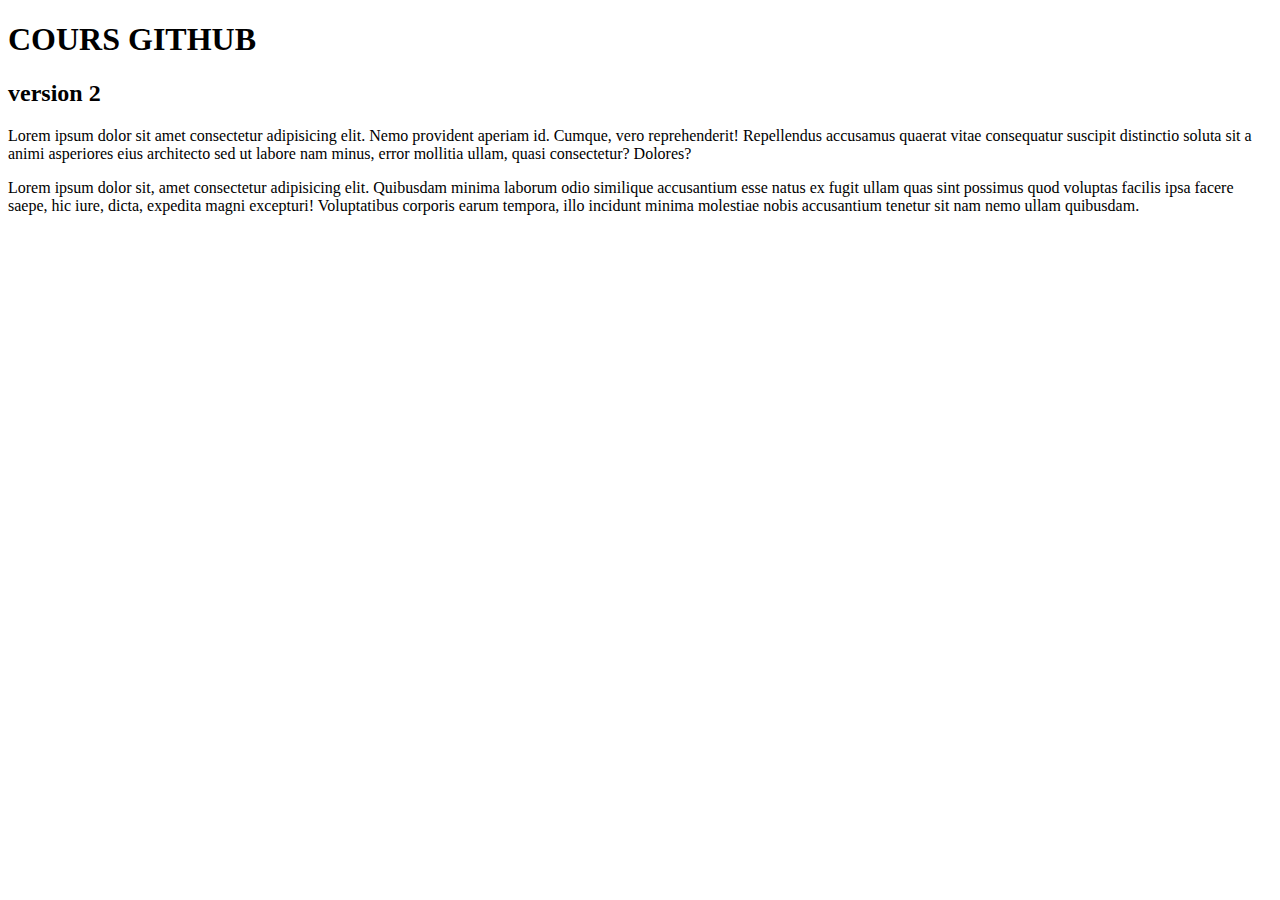
==== index.html @ 66e85350 "mise en ligne premier site" ====
<!DOCTYPE html>
<html lang="en">

<head>
    <meta charset="UTF-8">
    <meta http-equiv="X-UA-Compatible" content="IE=edge">
    <meta name="viewport" content="width=device-width, initial-scale=1.0">
    <title>Document</title>
</head>

<body>
    <h1>COURS GITHUB</h1>
    <H2>version 2</H2>
    <P>Lorem ipsum dolor sit amet consectetur adipisicing elit. Nemo provident aperiam id. Cumque, vero reprehenderit! Repellendus accusamus quaerat vitae consequatur suscipit distinctio soluta sit a animi asperiores eius architecto sed ut labore nam minus, error mollitia ullam, quasi consectetur? Dolores?</P>
    <p>Lorem ipsum dolor sit, amet consectetur adipisicing elit. Quibusdam minima laborum odio similique accusantium esse natus ex fugit ullam quas sint possimus quod voluptas facilis ipsa facere saepe, hic iure, dicta, expedita magni excepturi! Voluptatibus corporis earum tempora, illo incidunt minima molestiae nobis accusantium tenetur sit nam nemo ullam quibusdam.</p>
</body>

</html>
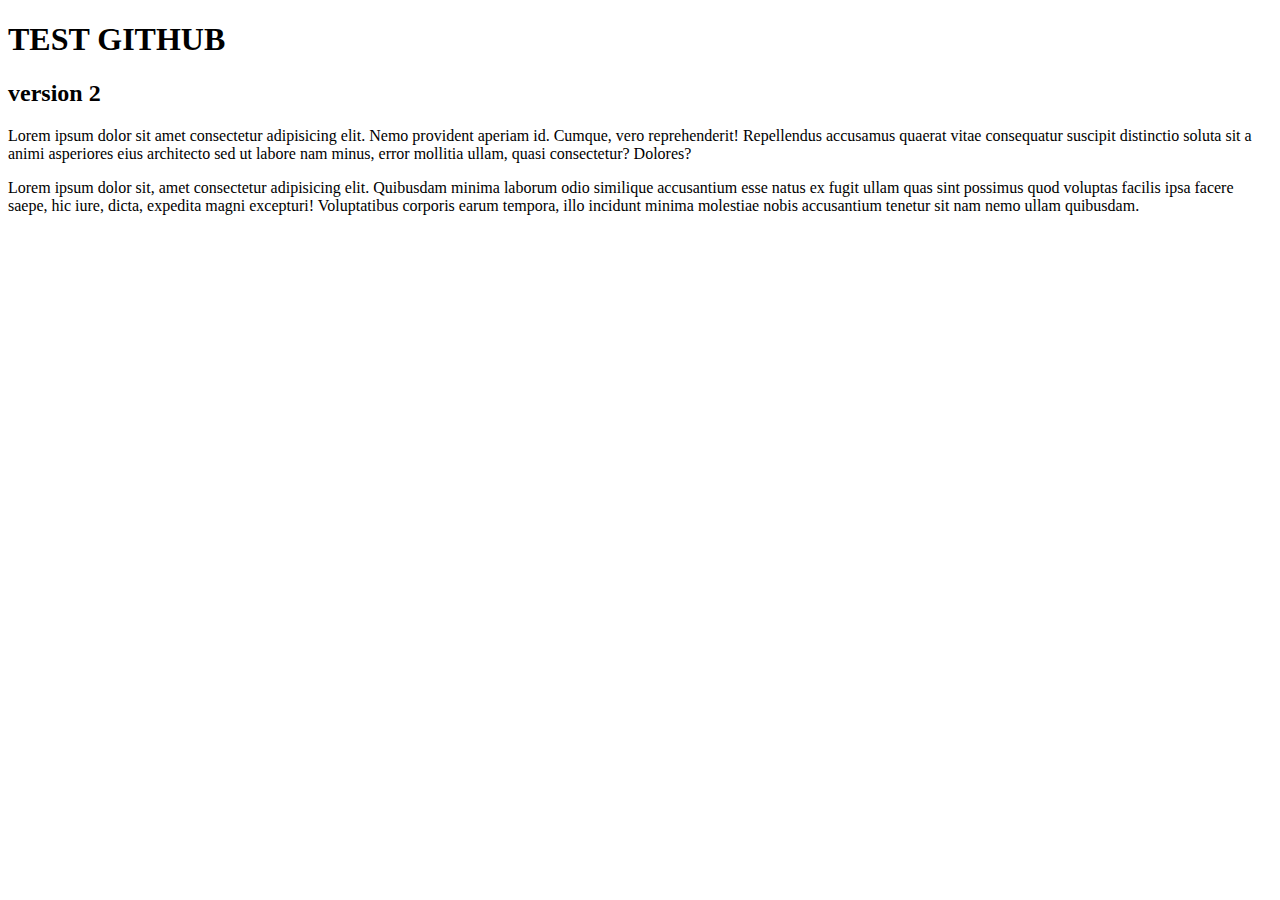
==== commit f96b7952: "Update index.html" ====
--- a/index.html
+++ b/index.html
@@ -9,10 +9,10 @@
 </head>
 
 <body>
-    <h1>COURS GITHUB</h1>
+    <h1>TEST GITHUB</h1>
     <H2>version 2</H2>
     <P>Lorem ipsum dolor sit amet consectetur adipisicing elit. Nemo provident aperiam id. Cumque, vero reprehenderit! Repellendus accusamus quaerat vitae consequatur suscipit distinctio soluta sit a animi asperiores eius architecto sed ut labore nam minus, error mollitia ullam, quasi consectetur? Dolores?</P>
     <p>Lorem ipsum dolor sit, amet consectetur adipisicing elit. Quibusdam minima laborum odio similique accusantium esse natus ex fugit ullam quas sint possimus quod voluptas facilis ipsa facere saepe, hic iure, dicta, expedita magni excepturi! Voluptatibus corporis earum tempora, illo incidunt minima molestiae nobis accusantium tenetur sit nam nemo ullam quibusdam.</p>
 </body>
 
-</html>+</html>
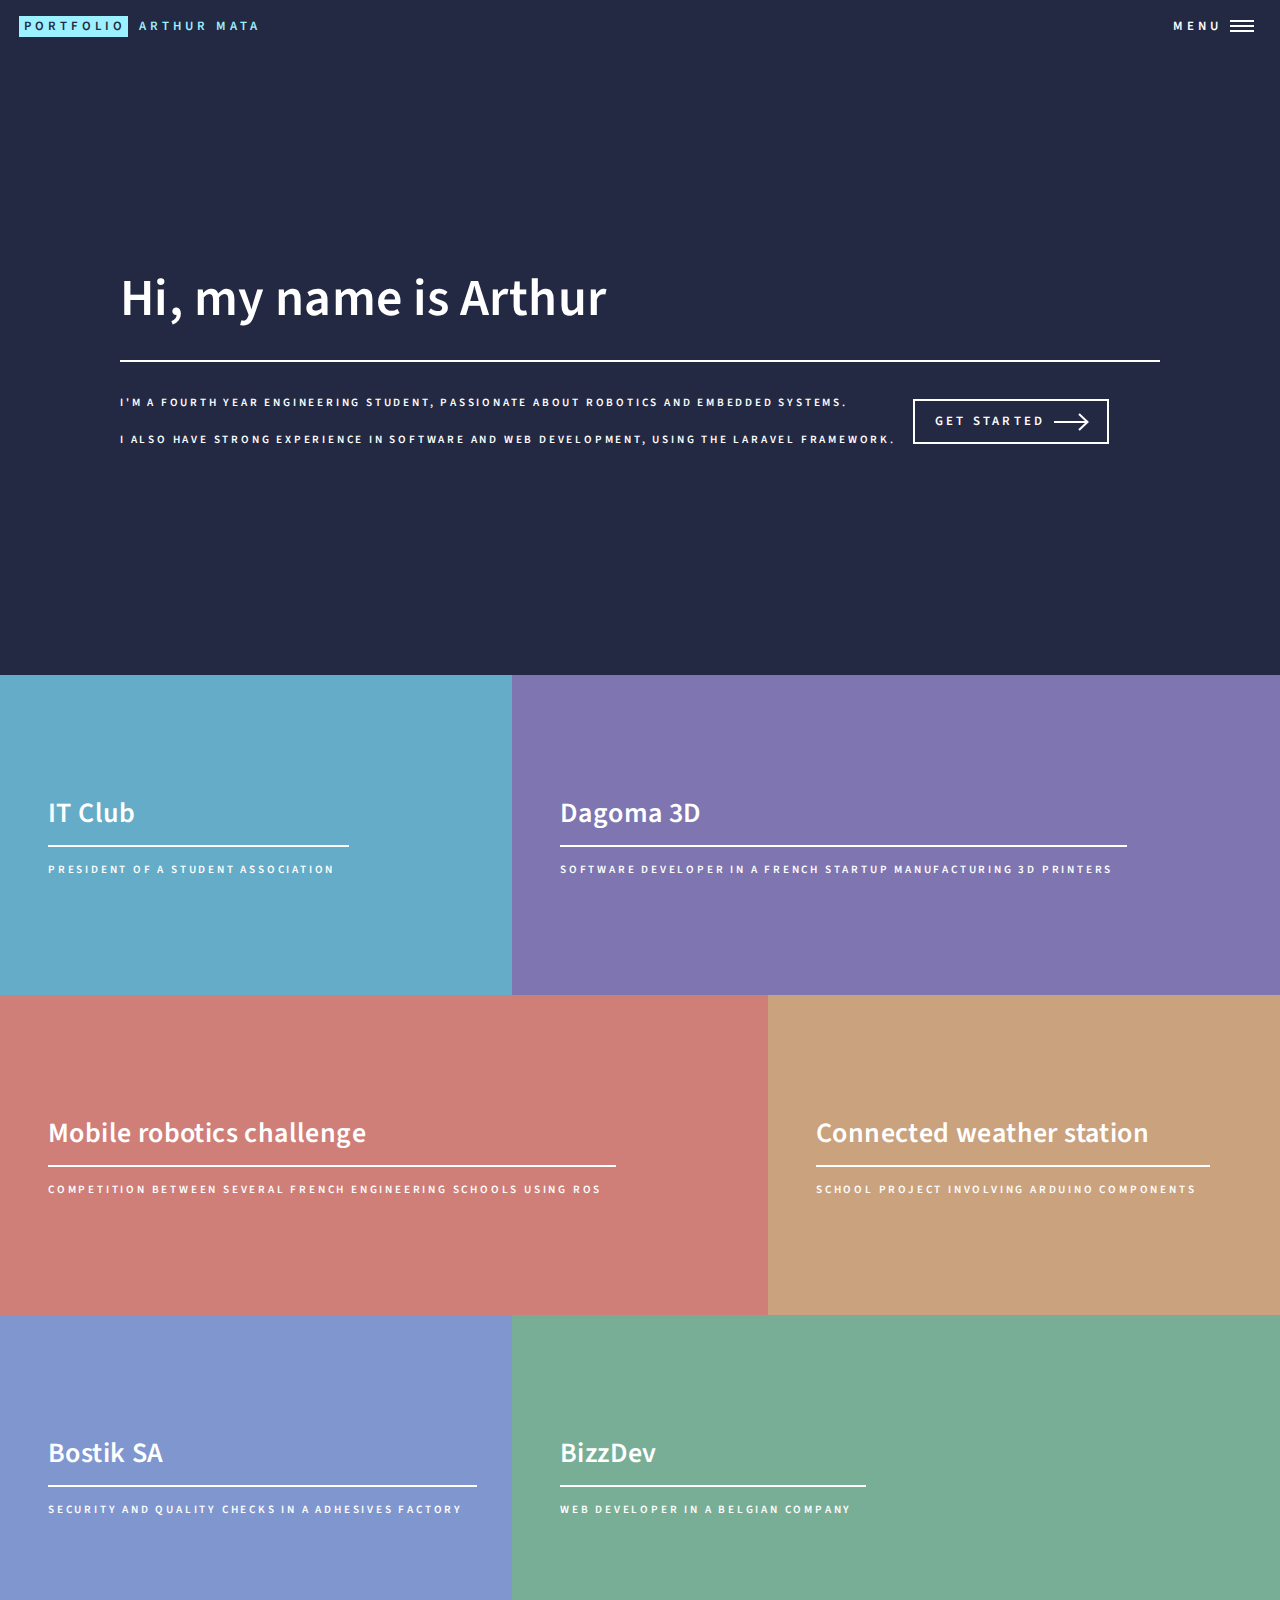
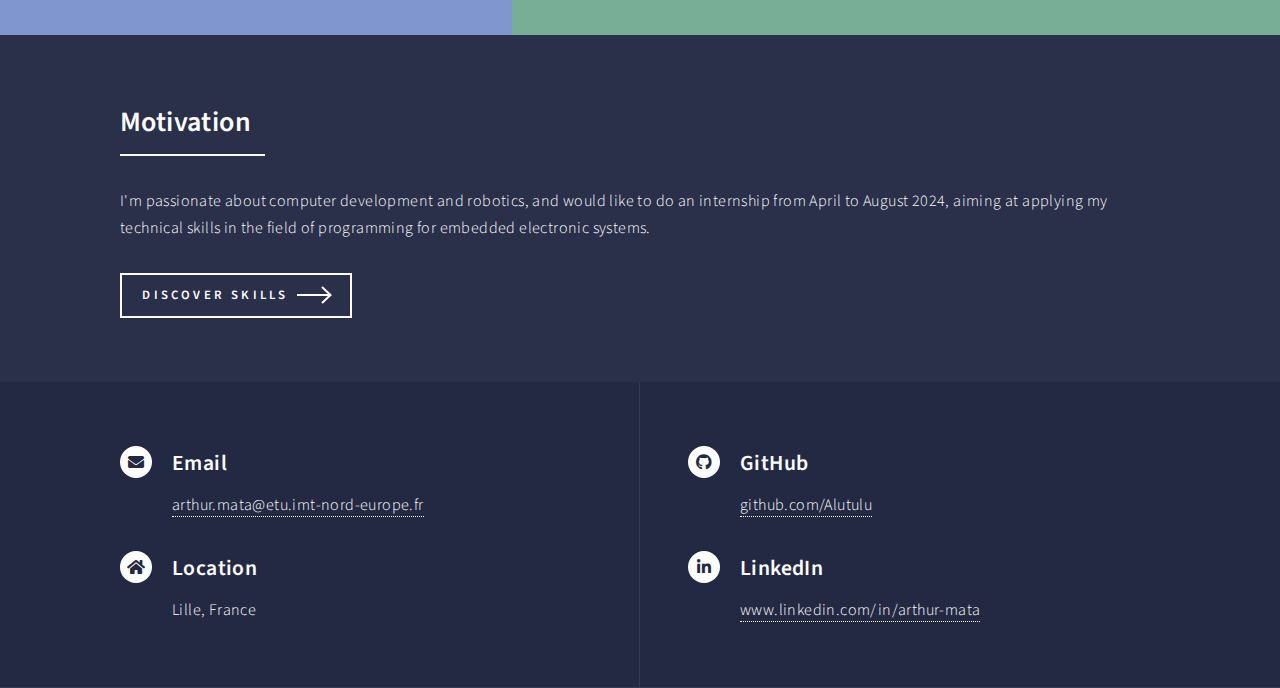
==== commit 1b7fa6f7: "new portfolio" ====
--- a/index.html
+++ b/index.html
@@ -1,18 +1,184 @@
-<!DOCTYPE html>
-<html lang="en">
+<!DOCTYPE HTML>
 
+<html>
 <head>
-    <meta charset="UTF-8">
-    <meta http-equiv="X-UA-Compatible" content="IE=edge">
-    <meta name="viewport" content="width=device-width, initial-scale=1.0">
-    <title>Document</title>
+    <title>Home - Arthur MATA</title>
+    <meta charset="utf-8"/>
+    <meta content="width=device-width, initial-scale=1, user-scalable=no" name="viewport"/>
+    <link href="assets/css/main.css" rel="stylesheet"/>
+    <noscript>
+        <link href="assets/css/noscript.css" rel="stylesheet"/>
+    </noscript>
 </head>
+<body class="is-preload">
 
-<body>
-    <h1>TEST GITHUB</h1>
-    <H2>version 2</H2>
-    <P>Lorem ipsum dolor sit amet consectetur adipisicing elit. Nemo provident aperiam id. Cumque, vero reprehenderit! Repellendus accusamus quaerat vitae consequatur suscipit distinctio soluta sit a animi asperiores eius architecto sed ut labore nam minus, error mollitia ullam, quasi consectetur? Dolores?</P>
-    <p>Lorem ipsum dolor sit, amet consectetur adipisicing elit. Quibusdam minima laborum odio similique accusantium esse natus ex fugit ullam quas sint possimus quod voluptas facilis ipsa facere saepe, hic iure, dicta, expedita magni excepturi! Voluptatibus corporis earum tempora, illo incidunt minima molestiae nobis accusantium tenetur sit nam nemo ullam quibusdam.</p>
+<!-- Wrapper -->
+<div id="wrapper">
+
+    <!-- Header -->
+    <header class="alt" id="header">
+        <a class="logo" href="index.html"><strong>Portfolio</strong> <span>Arthur Mata</span></a>
+        <nav>
+            <a href="#menu">Menu</a>
+        </nav>
+    </header>
+
+    <!-- Menu -->
+    <nav id="menu">
+        <ul class="links">
+            <li><a href="index.html">Home</a></li>
+            <li><a href="experience.html">Experience</a></li>
+            <li><a href="studies.html">Studies</a></li>
+            <li><a href="skills.html">Skills</a></li>
+        </ul>
+        <ul class="actions stacked">
+            <li><a class="button primary fit" href="#">Get Started</a></li>
+        </ul>
+    </nav>
+
+    <!-- Banner -->
+    <section class="major" id="banner">
+        <div class="inner">
+            <header class="major">
+                <h1>Hi, my name is Arthur</h1>
+            </header>
+            <div class="content">
+                <p>I'm a fourth year engineering student, passionate about robotics and embedded systems.
+                    <br><br>I also have strong experience in software and web development, using the Laravel framework.
+                </p>
+                <ul class="actions">
+                    <li><a class="button next scrolly" href="#one">Get Started</a></li>
+                </ul>
+            </div>
+        </div>
+    </section>
+
+    <!-- Main -->
+    <div id="main">
+
+        <!-- One -->
+        <section class="tiles" id="one">
+            <article>
+									<span class="image">
+										<img alt="" src="images/pic01.jpg"/>
+									</span>
+                <header class="major">
+                    <h3><a class="link" href="studies.html#air">IT Club</a></h3>
+                    <p>President of a student association</p>
+                </header>
+            </article>
+            <article>
+									<span class="image">
+										<img alt="" src="images/pic02.jpg"/>
+									</span>
+                <header class="major">
+                    <h3><a class="link" href="experience.html#dagoma">Dagoma 3D</a></h3>
+                    <p>Software developer in a French startup manufacturing 3D printers</p>
+                </header>
+            </article>
+            <article>
+									<span class="image">
+										<img alt="" src="images/pic03.jpg"/>
+									</span>
+                <header class="major">
+                    <h3><a class="link" href="studies.html#robot">Mobile robotics challenge</a></h3>
+                    <p>Competition between several French engineering schools using ROS</p>
+                </header>
+            </article>
+            <article>
+									<span class="image">
+										<img alt="" src="images/pic04.jpg"/>
+									</span>
+                <header class="major">
+                    <h3><a class="link" href="studies.html#arduino">Connected weather station</a></h3>
+                    <p>School project involving Arduino components</p>
+                </header>
+            </article>
+            <article>
+									<span class="image">
+										<img alt="" src="images/pic05.jpg"/>
+									</span>
+                <header class="major">
+                    <h3><a class="link" href="experience.html#bostik">Bostik SA</a></h3>
+                    <p>Security and quality checks in a adhesives factory</p>
+                </header>
+            </article>
+            <article>
+									<span class="image">
+										<img alt="" src="images/pic06.jpg"/>
+									</span>
+                <header class="major">
+                    <h3><a class="link" href="experience.html#bizzdev">BizzDev</a></h3>
+                    <p>Web developer in a Belgian company</p>
+                </header>
+            </article>
+        </section>
+
+        <!-- Two -->
+        <section id="two">
+            <div class="inner">
+                <header class="major">
+                    <h2>Motivation</h2>
+                </header>
+                <p>I'm passionate about computer development and robotics, and would like to do an internship
+                    from April to August 2024, aiming at applying my technical skills in the field of
+                    programming for embedded electronic systems.</p>
+                <ul class="actions">
+                    <li><a class="button next" href="skills.html">Discover skills</a></li>
+                </ul>
+            </div>
+        </section>
+
+    </div>
+
+    <!-- Contact -->
+    <section id="contact">
+        <div class="inner">
+            <section>
+                <section>
+                    <div class="contact-method">
+                        <span class="icon solid alt fa-envelope"></span>
+                        <h3>Email</h3>
+                        <a href="mailto: arthur.mata@etu.imt-nord-europe.fr">arthur.mata@etu.imt-nord-europe.fr</a>
+                    </div>
+                </section>
+                <section>
+                    <div class="contact-method">
+                        <span class="icon solid alt fa-home"></span>
+                        <h3>Location</h3>
+                        <span>Lille, France</span>
+                    </div>
+                </section>
+            </section>
+            <section>
+                <section>
+                    <div class="contact-method">
+                        <span class="icon brands alt fa-github"></span>
+                        <h3>GitHub</h3>
+                        <a href="https://github.com/Alutulu">github.com/Alutulu</a>
+                    </div>
+                </section>
+                <section>
+                    <div class="contact-method">
+                        <span class="icon brands alt fa-linkedin-in"></span>
+                        <h3>LinkedIn</h3>
+                        <a href="www.linkedin.com/in/arthur-mata">www.linkedin.com/in/arthur-mata</a>
+                    </div>
+                </section>
+            </section>
+        </div>
+    </section>
+
+</div>
+
+<!-- Scripts -->
+<script src="assets/js/jquery.min.js"></script>
+<script src="assets/js/jquery.scrolly.min.js"></script>
+<script src="assets/js/jquery.scrollex.min.js"></script>
+<script src="assets/js/browser.min.js"></script>
+<script src="assets/js/breakpoints.min.js"></script>
+<script src="assets/js/util.js"></script>
+<script src="assets/js/main.js"></script>
+
 </body>
-
-</html>
+</html>--- a/assets/css/main.css
+++ b/assets/css/main.css
@@ -0,0 +1,3952 @@
+@import url(fontawesome-all.min.css);
+@import url("https://fonts.googleapis.com/css?family=Source+Sans+Pro:300,300italic,600,600italic");
+
+/*
+	Forty by HTML5 UP
+	html5up.net | @ajlkn
+	Free for personal and commercial use under the CCA 3.0 license (html5up.net/license)
+*/
+
+html, body, div, span, applet, object,
+iframe, h1, h2, h3, h4, h5, h6, p, blockquote,
+pre, a, abbr, acronym, address, big, cite,
+code, del, dfn, em, img, ins, kbd, q, s, samp,
+small, strike, strong, sub, sup, tt, var, b,
+u, i, center, dl, dt, dd, ol, ul, li, fieldset,
+form, label, legend, table, caption, tbody,
+tfoot, thead, tr, th, td, article, aside,
+canvas, details, embed, figure, figcaption,
+footer, header, hgroup, menu, nav, output, ruby,
+section, summary, time, mark, audio, video {
+	margin: 0;
+	padding: 0;
+	border: 0;
+	font-size: 100%;
+	font: inherit;
+	vertical-align: baseline;}
+
+article, aside, details, figcaption, figure,
+footer, header, hgroup, menu, nav, section {
+	display: block;}
+
+body {
+	line-height: 1;
+}
+
+ol, ul {
+	list-style: none;
+}
+
+blockquote, q {
+	quotes: none;
+}
+
+	blockquote:before, blockquote:after, q:before, q:after {
+		content: '';
+		content: none;
+	}
+
+table {
+	border-collapse: collapse;
+	border-spacing: 0;
+}
+
+body {
+	-webkit-text-size-adjust: none;
+}
+
+mark {
+	background-color: transparent;
+	color: inherit;
+}
+
+input::-moz-focus-inner {
+	border: 0;
+	padding: 0;
+}
+
+input, select, textarea {
+	-moz-appearance: none;
+	-webkit-appearance: none;
+	-ms-appearance: none;
+	appearance: none;
+}
+
+/* Basic */
+
+	@-ms-viewport {
+		width: device-width;
+	}
+
+	body {
+		-ms-overflow-style: scrollbar;
+	}
+
+	@media screen and (max-width: 480px) {
+
+		html, body {
+			min-width: 320px;
+		}
+
+	}
+
+	html {
+		box-sizing: border-box;
+	}
+
+	*, *:before, *:after {
+		box-sizing: inherit;
+	}
+
+	body {
+		background: #242943;
+	}
+
+		body.is-preload *, body.is-preload *:before, body.is-preload *:after {
+			-moz-animation: none !important;
+			-webkit-animation: none !important;
+			-ms-animation: none !important;
+			animation: none !important;
+			-moz-transition: none !important;
+			-webkit-transition: none !important;
+			-ms-transition: none !important;
+			transition: none !important;
+		}
+
+/* Type */
+
+	body, input, select, textarea {
+		color: #ffffff;
+		font-family: "Source Sans Pro", Helvetica, sans-serif;
+		font-size: 17pt;
+		font-weight: 300;
+		letter-spacing: 0.025em;
+		line-height: 1.65;
+	}
+
+		@media screen and (max-width: 1680px) {
+
+			body, input, select, textarea {
+				font-size: 14pt;
+			}
+
+		}
+
+		@media screen and (max-width: 1280px) {
+
+			body, input, select, textarea {
+				font-size: 12pt;
+			}
+
+		}
+
+		@media screen and (max-width: 360px) {
+
+			body, input, select, textarea {
+				font-size: 11pt;
+			}
+
+		}
+
+	a {
+		-moz-transition: color 0.2s ease-in-out, border-bottom-color 0.2s ease-in-out;
+		-webkit-transition: color 0.2s ease-in-out, border-bottom-color 0.2s ease-in-out;
+		-ms-transition: color 0.2s ease-in-out, border-bottom-color 0.2s ease-in-out;
+		transition: color 0.2s ease-in-out, border-bottom-color 0.2s ease-in-out;
+		border-bottom: dotted 1px;
+		color: inherit;
+		text-decoration: none;
+	}
+
+		a:hover {
+			border-bottom-color: transparent;
+			color: #9bf1ff !important;
+		}
+
+		a:active {
+			color: #53e3fb !important;
+		}
+
+	strong, b {
+		color: #ffffff;
+		font-weight: 600;
+	}
+
+	em, i {
+		font-style: italic;
+	}
+
+	p {
+		margin: 0 0 2em 0;
+	}
+
+	h1, h2, h3, h4, h5, h6 {
+		color: #ffffff;
+		font-weight: 600;
+		line-height: 1.65;
+		margin: 0 0 1em 0;
+	}
+
+		h1 a, h2 a, h3 a, h4 a, h5 a, h6 a {
+			color: inherit;
+			border-bottom: 0;
+		}
+
+	h1 {
+		font-size: 2.5em;
+	}
+
+	h2 {
+		font-size: 1.75em;
+	}
+
+	h3 {
+		font-size: 1.35em;
+	}
+
+	h4 {
+		font-size: 1.1em;
+	}
+
+	h5 {
+		font-size: 0.9em;
+	}
+
+	h6 {
+		font-size: 0.7em;
+	}
+
+	@media screen and (max-width: 736px) {
+
+		h1 {
+			font-size: 2em;
+		}
+
+		h2 {
+			font-size: 1.5em;
+		}
+
+		h3 {
+			font-size: 1.25em;
+		}
+
+	}
+
+	sub {
+		font-size: 0.8em;
+		position: relative;
+		top: 0.5em;
+	}
+
+	sup {
+		font-size: 0.8em;
+		position: relative;
+		top: -0.5em;
+	}
+
+	blockquote {
+		border-left: solid 4px rgba(212, 212, 255, 0.1);
+		font-style: italic;
+		margin: 0 0 2em 0;
+		padding: 0.5em 0 0.5em 2em;
+	}
+
+	code {
+		background: rgba(212, 212, 255, 0.035);
+		font-family: "Courier New", monospace;
+		font-size: 0.9em;
+		margin: 0 0.25em;
+		padding: 0.25em 0.65em;
+	}
+
+	pre {
+		-webkit-overflow-scrolling: touch;
+		font-family: "Courier New", monospace;
+		font-size: 0.9em;
+		margin: 0 0 2em 0;
+	}
+
+		pre code {
+			display: block;
+			line-height: 1.75;
+			padding: 1em 1.5em;
+			overflow-x: auto;
+		}
+
+	hr {
+		border: 0;
+		border-bottom: solid 1px rgba(212, 212, 255, 0.1);
+		margin: 2em 0;
+	}
+
+		hr.major {
+			margin: 3em 0;
+		}
+
+	.align-left {
+		text-align: left;
+	}
+
+	.align-center {
+		text-align: center;
+	}
+
+	.align-right {
+		text-align: right;
+	}
+
+/* Row */
+
+	.row {
+		display: flex;
+		flex-wrap: wrap;
+		box-sizing: border-box;
+		align-items: stretch;
+	}
+
+		.row > * {
+			box-sizing: border-box;
+		}
+
+		.row.gtr-uniform > * > :last-child {
+			margin-bottom: 0;
+		}
+
+		.row.aln-left {
+			justify-content: flex-start;
+		}
+
+		.row.aln-center {
+			justify-content: center;
+		}
+
+		.row.aln-right {
+			justify-content: flex-end;
+		}
+
+		.row.aln-top {
+			align-items: flex-start;
+		}
+
+		.row.aln-middle {
+			align-items: center;
+		}
+
+		.row.aln-bottom {
+			align-items: flex-end;
+		}
+
+		.row > .imp {
+			order: -1;
+		}
+
+		.row > .col-1 {
+			width: 8.33333%;
+		}
+
+		.row > .off-1 {
+			margin-left: 8.33333%;
+		}
+
+		.row > .col-2 {
+			width: 16.66667%;
+		}
+
+		.row > .off-2 {
+			margin-left: 16.66667%;
+		}
+
+		.row > .col-3 {
+			width: 25%;
+		}
+
+		.row > .off-3 {
+			margin-left: 25%;
+		}
+
+		.row > .col-4 {
+			width: 33.33333%;
+		}
+
+		.row > .off-4 {
+			margin-left: 33.33333%;
+		}
+
+		.row > .col-5 {
+			width: 41.66667%;
+		}
+
+		.row > .off-5 {
+			margin-left: 41.66667%;
+		}
+
+		.row > .col-6 {
+			width: 50%;
+		}
+
+		.row > .off-6 {
+			margin-left: 50%;
+		}
+
+		.row > .col-7 {
+			width: 58.33333%;
+		}
+
+		.row > .off-7 {
+			margin-left: 58.33333%;
+		}
+
+		.row > .col-8 {
+			width: 66.66667%;
+		}
+
+		.row > .off-8 {
+			margin-left: 66.66667%;
+		}
+
+		.row > .col-9 {
+			width: 75%;
+		}
+
+		.row > .off-9 {
+			margin-left: 75%;
+		}
+
+		.row > .col-10 {
+			width: 83.33333%;
+		}
+
+		.row > .off-10 {
+			margin-left: 83.33333%;
+		}
+
+		.row > .col-11 {
+			width: 91.66667%;
+		}
+
+		.row > .off-11 {
+			margin-left: 91.66667%;
+		}
+
+		.row > .col-12 {
+			width: 100%;
+		}
+
+		.row > .off-12 {
+			margin-left: 100%;
+		}
+
+		.row.gtr-0 {
+			margin-top: 0;
+			margin-left: 0em;
+		}
+
+			.row.gtr-0 > * {
+				padding: 0 0 0 0em;
+			}
+
+			.row.gtr-0.gtr-uniform {
+				margin-top: 0em;
+			}
+
+				.row.gtr-0.gtr-uniform > * {
+					padding-top: 0em;
+				}
+
+		.row.gtr-25 {
+			margin-top: 0;
+			margin-left: -0.5em;
+		}
+
+			.row.gtr-25 > * {
+				padding: 0 0 0 0.5em;
+			}
+
+			.row.gtr-25.gtr-uniform {
+				margin-top: -0.5em;
+			}
+
+				.row.gtr-25.gtr-uniform > * {
+					padding-top: 0.5em;
+				}
+
+		.row.gtr-50 {
+			margin-top: 0;
+			margin-left: -1em;
+		}
+
+			.row.gtr-50 > * {
+				padding: 0 0 0 1em;
+			}
+
+			.row.gtr-50.gtr-uniform {
+				margin-top: -1em;
+			}
+
+				.row.gtr-50.gtr-uniform > * {
+					padding-top: 1em;
+				}
+
+		.row {
+			margin-top: 0;
+			margin-left: -2em;
+		}
+
+			.row > * {
+				padding: 0 0 0 2em;
+			}
+
+			.row.gtr-uniform {
+				margin-top: -2em;
+			}
+
+				.row.gtr-uniform > * {
+					padding-top: 2em;
+				}
+
+		.row.gtr-150 {
+			margin-top: 0;
+			margin-left: -3em;
+		}
+
+			.row.gtr-150 > * {
+				padding: 0 0 0 3em;
+			}
+
+			.row.gtr-150.gtr-uniform {
+				margin-top: -3em;
+			}
+
+				.row.gtr-150.gtr-uniform > * {
+					padding-top: 3em;
+				}
+
+		.row.gtr-200 {
+			margin-top: 0;
+			margin-left: -4em;
+		}
+
+			.row.gtr-200 > * {
+				padding: 0 0 0 4em;
+			}
+
+			.row.gtr-200.gtr-uniform {
+				margin-top: -4em;
+			}
+
+				.row.gtr-200.gtr-uniform > * {
+					padding-top: 4em;
+				}
+
+		@media screen and (max-width: 1680px) {
+
+			.row {
+				display: flex;
+				flex-wrap: wrap;
+				box-sizing: border-box;
+				align-items: stretch;
+			}
+
+				.row > * {
+					box-sizing: border-box;
+				}
+
+				.row.gtr-uniform > * > :last-child {
+					margin-bottom: 0;
+				}
+
+				.row.aln-left {
+					justify-content: flex-start;
+				}
+
+				.row.aln-center {
+					justify-content: center;
+				}
+
+				.row.aln-right {
+					justify-content: flex-end;
+				}
+
+				.row.aln-top {
+					align-items: flex-start;
+				}
+
+				.row.aln-middle {
+					align-items: center;
+				}
+
+				.row.aln-bottom {
+					align-items: flex-end;
+				}
+
+				.row > .imp-xlarge {
+					order: -1;
+				}
+
+				.row > .col-1-xlarge {
+					width: 8.33333%;
+				}
+
+				.row > .off-1-xlarge {
+					margin-left: 8.33333%;
+				}
+
+				.row > .col-2-xlarge {
+					width: 16.66667%;
+				}
+
+				.row > .off-2-xlarge {
+					margin-left: 16.66667%;
+				}
+
+				.row > .col-3-xlarge {
+					width: 25%;
+				}
+
+				.row > .off-3-xlarge {
+					margin-left: 25%;
+				}
+
+				.row > .col-4-xlarge {
+					width: 33.33333%;
+				}
+
+				.row > .off-4-xlarge {
+					margin-left: 33.33333%;
+				}
+
+				.row > .col-5-xlarge {
+					width: 41.66667%;
+				}
+
+				.row > .off-5-xlarge {
+					margin-left: 41.66667%;
+				}
+
+				.row > .col-6-xlarge {
+					width: 50%;
+				}
+
+				.row > .off-6-xlarge {
+					margin-left: 50%;
+				}
+
+				.row > .col-7-xlarge {
+					width: 58.33333%;
+				}
+
+				.row > .off-7-xlarge {
+					margin-left: 58.33333%;
+				}
+
+				.row > .col-8-xlarge {
+					width: 66.66667%;
+				}
+
+				.row > .off-8-xlarge {
+					margin-left: 66.66667%;
+				}
+
+				.row > .col-9-xlarge {
+					width: 75%;
+				}
+
+				.row > .off-9-xlarge {
+					margin-left: 75%;
+				}
+
+				.row > .col-10-xlarge {
+					width: 83.33333%;
+				}
+
+				.row > .off-10-xlarge {
+					margin-left: 83.33333%;
+				}
+
+				.row > .col-11-xlarge {
+					width: 91.66667%;
+				}
+
+				.row > .off-11-xlarge {
+					margin-left: 91.66667%;
+				}
+
+				.row > .col-12-xlarge {
+					width: 100%;
+				}
+
+				.row > .off-12-xlarge {
+					margin-left: 100%;
+				}
+
+				.row.gtr-0 {
+					margin-top: 0;
+					margin-left: 0em;
+				}
+
+					.row.gtr-0 > * {
+						padding: 0 0 0 0em;
+					}
+
+					.row.gtr-0.gtr-uniform {
+						margin-top: 0em;
+					}
+
+						.row.gtr-0.gtr-uniform > * {
+							padding-top: 0em;
+						}
+
+				.row.gtr-25 {
+					margin-top: 0;
+					margin-left: -0.5em;
+				}
+
+					.row.gtr-25 > * {
+						padding: 0 0 0 0.5em;
+					}
+
+					.row.gtr-25.gtr-uniform {
+						margin-top: -0.5em;
+					}
+
+						.row.gtr-25.gtr-uniform > * {
+							padding-top: 0.5em;
+						}
+
+				.row.gtr-50 {
+					margin-top: 0;
+					margin-left: -1em;
+				}
+
+					.row.gtr-50 > * {
+						padding: 0 0 0 1em;
+					}
+
+					.row.gtr-50.gtr-uniform {
+						margin-top: -1em;
+					}
+
+						.row.gtr-50.gtr-uniform > * {
+							padding-top: 1em;
+						}
+
+				.row {
+					margin-top: 0;
+					margin-left: -2em;
+				}
+
+					.row > * {
+						padding: 0 0 0 2em;
+					}
+
+					.row.gtr-uniform {
+						margin-top: -2em;
+					}
+
+						.row.gtr-uniform > * {
+							padding-top: 2em;
+						}
+
+				.row.gtr-150 {
+					margin-top: 0;
+					margin-left: -3em;
+				}
+
+					.row.gtr-150 > * {
+						padding: 0 0 0 3em;
+					}
+
+					.row.gtr-150.gtr-uniform {
+						margin-top: -3em;
+					}
+
+						.row.gtr-150.gtr-uniform > * {
+							padding-top: 3em;
+						}
+
+				.row.gtr-200 {
+					margin-top: 0;
+					margin-left: -4em;
+				}
+
+					.row.gtr-200 > * {
+						padding: 0 0 0 4em;
+					}
+
+					.row.gtr-200.gtr-uniform {
+						margin-top: -4em;
+					}
+
+						.row.gtr-200.gtr-uniform > * {
+							padding-top: 4em;
+						}
+
+		}
+
+		@media screen and (max-width: 1280px) {
+
+			.row {
+				display: flex;
+				flex-wrap: wrap;
+				box-sizing: border-box;
+				align-items: stretch;
+			}
+
+				.row > * {
+					box-sizing: border-box;
+				}
+
+				.row.gtr-uniform > * > :last-child {
+					margin-bottom: 0;
+				}
+
+				.row.aln-left {
+					justify-content: flex-start;
+				}
+
+				.row.aln-center {
+					justify-content: center;
+				}
+
+				.row.aln-right {
+					justify-content: flex-end;
+				}
+
+				.row.aln-top {
+					align-items: flex-start;
+				}
+
+				.row.aln-middle {
+					align-items: center;
+				}
+
+				.row.aln-bottom {
+					align-items: flex-end;
+				}
+
+				.row > .imp-large {
+					order: -1;
+				}
+
+				.row > .col-1-large {
+					width: 8.33333%;
+				}
+
+				.row > .off-1-large {
+					margin-left: 8.33333%;
+				}
+
+				.row > .col-2-large {
+					width: 16.66667%;
+				}
+
+				.row > .off-2-large {
+					margin-left: 16.66667%;
+				}
+
+				.row > .col-3-large {
+					width: 25%;
+				}
+
+				.row > .off-3-large {
+					margin-left: 25%;
+				}
+
+				.row > .col-4-large {
+					width: 33.33333%;
+				}
+
+				.row > .off-4-large {
+					margin-left: 33.33333%;
+				}
+
+				.row > .col-5-large {
+					width: 41.66667%;
+				}
+
+				.row > .off-5-large {
+					margin-left: 41.66667%;
+				}
+
+				.row > .col-6-large {
+					width: 50%;
+				}
+
+				.row > .off-6-large {
+					margin-left: 50%;
+				}
+
+				.row > .col-7-large {
+					width: 58.33333%;
+				}
+
+				.row > .off-7-large {
+					margin-left: 58.33333%;
+				}
+
+				.row > .col-8-large {
+					width: 66.66667%;
+				}
+
+				.row > .off-8-large {
+					margin-left: 66.66667%;
+				}
+
+				.row > .col-9-large {
+					width: 75%;
+				}
+
+				.row > .off-9-large {
+					margin-left: 75%;
+				}
+
+				.row > .col-10-large {
+					width: 83.33333%;
+				}
+
+				.row > .off-10-large {
+					margin-left: 83.33333%;
+				}
+
+				.row > .col-11-large {
+					width: 91.66667%;
+				}
+
+				.row > .off-11-large {
+					margin-left: 91.66667%;
+				}
+
+				.row > .col-12-large {
+					width: 100%;
+				}
+
+				.row > .off-12-large {
+					margin-left: 100%;
+				}
+
+				.row.gtr-0 {
+					margin-top: 0;
+					margin-left: 0em;
+				}
+
+					.row.gtr-0 > * {
+						padding: 0 0 0 0em;
+					}
+
+					.row.gtr-0.gtr-uniform {
+						margin-top: 0em;
+					}
+
+						.row.gtr-0.gtr-uniform > * {
+							padding-top: 0em;
+						}
+
+				.row.gtr-25 {
+					margin-top: 0;
+					margin-left: -0.375em;
+				}
+
+					.row.gtr-25 > * {
+						padding: 0 0 0 0.375em;
+					}
+
+					.row.gtr-25.gtr-uniform {
+						margin-top: -0.375em;
+					}
+
+						.row.gtr-25.gtr-uniform > * {
+							padding-top: 0.375em;
+						}
+
+				.row.gtr-50 {
+					margin-top: 0;
+					margin-left: -0.75em;
+				}
+
+					.row.gtr-50 > * {
+						padding: 0 0 0 0.75em;
+					}
+
+					.row.gtr-50.gtr-uniform {
+						margin-top: -0.75em;
+					}
+
+						.row.gtr-50.gtr-uniform > * {
+							padding-top: 0.75em;
+						}
+
+				.row {
+					margin-top: 0;
+					margin-left: -1.5em;
+				}
+
+					.row > * {
+						padding: 0 0 0 1.5em;
+					}
+
+					.row.gtr-uniform {
+						margin-top: -1.5em;
+					}
+
+						.row.gtr-uniform > * {
+							padding-top: 1.5em;
+						}
+
+				.row.gtr-150 {
+					margin-top: 0;
+					margin-left: -2.25em;
+				}
+
+					.row.gtr-150 > * {
+						padding: 0 0 0 2.25em;
+					}
+
+					.row.gtr-150.gtr-uniform {
+						margin-top: -2.25em;
+					}
+
+						.row.gtr-150.gtr-uniform > * {
+							padding-top: 2.25em;
+						}
+
+				.row.gtr-200 {
+					margin-top: 0;
+					margin-left: -3em;
+				}
+
+					.row.gtr-200 > * {
+						padding: 0 0 0 3em;
+					}
+
+					.row.gtr-200.gtr-uniform {
+						margin-top: -3em;
+					}
+
+						.row.gtr-200.gtr-uniform > * {
+							padding-top: 3em;
+						}
+
+		}
+
+		@media screen and (max-width: 980px) {
+
+			.row {
+				display: flex;
+				flex-wrap: wrap;
+				box-sizing: border-box;
+				align-items: stretch;
+			}
+
+				.row > * {
+					box-sizing: border-box;
+				}
+
+				.row.gtr-uniform > * > :last-child {
+					margin-bottom: 0;
+				}
+
+				.row.aln-left {
+					justify-content: flex-start;
+				}
+
+				.row.aln-center {
+					justify-content: center;
+				}
+
+				.row.aln-right {
+					justify-content: flex-end;
+				}
+
+				.row.aln-top {
+					align-items: flex-start;
+				}
+
+				.row.aln-middle {
+					align-items: center;
+				}
+
+				.row.aln-bottom {
+					align-items: flex-end;
+				}
+
+				.row > .imp-medium {
+					order: -1;
+				}
+
+				.row > .col-1-medium {
+					width: 8.33333%;
+				}
+
+				.row > .off-1-medium {
+					margin-left: 8.33333%;
+				}
+
+				.row > .col-2-medium {
+					width: 16.66667%;
+				}
+
+				.row > .off-2-medium {
+					margin-left: 16.66667%;
+				}
+
+				.row > .col-3-medium {
+					width: 25%;
+				}
+
+				.row > .off-3-medium {
+					margin-left: 25%;
+				}
+
+				.row > .col-4-medium {
+					width: 33.33333%;
+				}
+
+				.row > .off-4-medium {
+					margin-left: 33.33333%;
+				}
+
+				.row > .col-5-medium {
+					width: 41.66667%;
+				}
+
+				.row > .off-5-medium {
+					margin-left: 41.66667%;
+				}
+
+				.row > .col-6-medium {
+					width: 50%;
+				}
+
+				.row > .off-6-medium {
+					margin-left: 50%;
+				}
+
+				.row > .col-7-medium {
+					width: 58.33333%;
+				}
+
+				.row > .off-7-medium {
+					margin-left: 58.33333%;
+				}
+
+				.row > .col-8-medium {
+					width: 66.66667%;
+				}
+
+				.row > .off-8-medium {
+					margin-left: 66.66667%;
+				}
+
+				.row > .col-9-medium {
+					width: 75%;
+				}
+
+				.row > .off-9-medium {
+					margin-left: 75%;
+				}
+
+				.row > .col-10-medium {
+					width: 83.33333%;
+				}
+
+				.row > .off-10-medium {
+					margin-left: 83.33333%;
+				}
+
+				.row > .col-11-medium {
+					width: 91.66667%;
+				}
+
+				.row > .off-11-medium {
+					margin-left: 91.66667%;
+				}
+
+				.row > .col-12-medium {
+					width: 100%;
+				}
+
+				.row > .off-12-medium {
+					margin-left: 100%;
+				}
+
+				.row.gtr-0 {
+					margin-top: 0;
+					margin-left: 0em;
+				}
+
+					.row.gtr-0 > * {
+						padding: 0 0 0 0em;
+					}
+
+					.row.gtr-0.gtr-uniform {
+						margin-top: 0em;
+					}
+
+						.row.gtr-0.gtr-uniform > * {
+							padding-top: 0em;
+						}
+
+				.row.gtr-25 {
+					margin-top: 0;
+					margin-left: -0.375em;
+				}
+
+					.row.gtr-25 > * {
+						padding: 0 0 0 0.375em;
+					}
+
+					.row.gtr-25.gtr-uniform {
+						margin-top: -0.375em;
+					}
+
+						.row.gtr-25.gtr-uniform > * {
+							padding-top: 0.375em;
+						}
+
+				.row.gtr-50 {
+					margin-top: 0;
+					margin-left: -0.75em;
+				}
+
+					.row.gtr-50 > * {
+						padding: 0 0 0 0.75em;
+					}
+
+					.row.gtr-50.gtr-uniform {
+						margin-top: -0.75em;
+					}
+
+						.row.gtr-50.gtr-uniform > * {
+							padding-top: 0.75em;
+						}
+
+				.row {
+					margin-top: 0;
+					margin-left: -1.5em;
+				}
+
+					.row > * {
+						padding: 0 0 0 1.5em;
+					}
+
+					.row.gtr-uniform {
+						margin-top: -1.5em;
+					}
+
+						.row.gtr-uniform > * {
+							padding-top: 1.5em;
+						}
+
+				.row.gtr-150 {
+					margin-top: 0;
+					margin-left: -2.25em;
+				}
+
+					.row.gtr-150 > * {
+						padding: 0 0 0 2.25em;
+					}
+
+					.row.gtr-150.gtr-uniform {
+						margin-top: -2.25em;
+					}
+
+						.row.gtr-150.gtr-uniform > * {
+							padding-top: 2.25em;
+						}
+
+				.row.gtr-200 {
+					margin-top: 0;
+					margin-left: -3em;
+				}
+
+					.row.gtr-200 > * {
+						padding: 0 0 0 3em;
+					}
+
+					.row.gtr-200.gtr-uniform {
+						margin-top: -3em;
+					}
+
+						.row.gtr-200.gtr-uniform > * {
+							padding-top: 3em;
+						}
+
+		}
+
+		@media screen and (max-width: 736px) {
+
+			.row {
+				display: flex;
+				flex-wrap: wrap;
+				box-sizing: border-box;
+				align-items: stretch;
+			}
+
+				.row > * {
+					box-sizing: border-box;
+				}
+
+				.row.gtr-uniform > * > :last-child {
+					margin-bottom: 0;
+				}
+
+				.row.aln-left {
+					justify-content: flex-start;
+				}
+
+				.row.aln-center {
+					justify-content: center;
+				}
+
+				.row.aln-right {
+					justify-content: flex-end;
+				}
+
+				.row.aln-top {
+					align-items: flex-start;
+				}
+
+				.row.aln-middle {
+					align-items: center;
+				}
+
+				.row.aln-bottom {
+					align-items: flex-end;
+				}
+
+				.row > .imp-small {
+					order: -1;
+				}
+
+				.row > .col-1-small {
+					width: 8.33333%;
+				}
+
+				.row > .off-1-small {
+					margin-left: 8.33333%;
+				}
+
+				.row > .col-2-small {
+					width: 16.66667%;
+				}
+
+				.row > .off-2-small {
+					margin-left: 16.66667%;
+				}
+
+				.row > .col-3-small {
+					width: 25%;
+				}
+
+				.row > .off-3-small {
+					margin-left: 25%;
+				}
+
+				.row > .col-4-small {
+					width: 33.33333%;
+				}
+
+				.row > .off-4-small {
+					margin-left: 33.33333%;
+				}
+
+				.row > .col-5-small {
+					width: 41.66667%;
+				}
+
+				.row > .off-5-small {
+					margin-left: 41.66667%;
+				}
+
+				.row > .col-6-small {
+					width: 50%;
+				}
+
+				.row > .off-6-small {
+					margin-left: 50%;
+				}
+
+				.row > .col-7-small {
+					width: 58.33333%;
+				}
+
+				.row > .off-7-small {
+					margin-left: 58.33333%;
+				}
+
+				.row > .col-8-small {
+					width: 66.66667%;
+				}
+
+				.row > .off-8-small {
+					margin-left: 66.66667%;
+				}
+
+				.row > .col-9-small {
+					width: 75%;
+				}
+
+				.row > .off-9-small {
+					margin-left: 75%;
+				}
+
+				.row > .col-10-small {
+					width: 83.33333%;
+				}
+
+				.row > .off-10-small {
+					margin-left: 83.33333%;
+				}
+
+				.row > .col-11-small {
+					width: 91.66667%;
+				}
+
+				.row > .off-11-small {
+					margin-left: 91.66667%;
+				}
+
+				.row > .col-12-small {
+					width: 100%;
+				}
+
+				.row > .off-12-small {
+					margin-left: 100%;
+				}
+
+				.row.gtr-0 {
+					margin-top: 0;
+					margin-left: 0em;
+				}
+
+					.row.gtr-0 > * {
+						padding: 0 0 0 0em;
+					}
+
+					.row.gtr-0.gtr-uniform {
+						margin-top: 0em;
+					}
+
+						.row.gtr-0.gtr-uniform > * {
+							padding-top: 0em;
+						}
+
+				.row.gtr-25 {
+					margin-top: 0;
+					margin-left: -0.3125em;
+				}
+
+					.row.gtr-25 > * {
+						padding: 0 0 0 0.3125em;
+					}
+
+					.row.gtr-25.gtr-uniform {
+						margin-top: -0.3125em;
+					}
+
+						.row.gtr-25.gtr-uniform > * {
+							padding-top: 0.3125em;
+						}
+
+				.row.gtr-50 {
+					margin-top: 0;
+					margin-left: -0.625em;
+				}
+
+					.row.gtr-50 > * {
+						padding: 0 0 0 0.625em;
+					}
+
+					.row.gtr-50.gtr-uniform {
+						margin-top: -0.625em;
+					}
+
+						.row.gtr-50.gtr-uniform > * {
+							padding-top: 0.625em;
+						}
+
+				.row {
+					margin-top: 0;
+					margin-left: -1.25em;
+				}
+
+					.row > * {
+						padding: 0 0 0 1.25em;
+					}
+
+					.row.gtr-uniform {
+						margin-top: -1.25em;
+					}
+
+						.row.gtr-uniform > * {
+							padding-top: 1.25em;
+						}
+
+				.row.gtr-150 {
+					margin-top: 0;
+					margin-left: -1.875em;
+				}
+
+					.row.gtr-150 > * {
+						padding: 0 0 0 1.875em;
+					}
+
+					.row.gtr-150.gtr-uniform {
+						margin-top: -1.875em;
+					}
+
+						.row.gtr-150.gtr-uniform > * {
+							padding-top: 1.875em;
+						}
+
+				.row.gtr-200 {
+					margin-top: 0;
+					margin-left: -2.5em;
+				}
+
+					.row.gtr-200 > * {
+						padding: 0 0 0 2.5em;
+					}
+
+					.row.gtr-200.gtr-uniform {
+						margin-top: -2.5em;
+					}
+
+						.row.gtr-200.gtr-uniform > * {
+							padding-top: 2.5em;
+						}
+
+		}
+
+		@media screen and (max-width: 480px) {
+
+			.row {
+				display: flex;
+				flex-wrap: wrap;
+				box-sizing: border-box;
+				align-items: stretch;
+			}
+
+				.row > * {
+					box-sizing: border-box;
+				}
+
+				.row.gtr-uniform > * > :last-child {
+					margin-bottom: 0;
+				}
+
+				.row.aln-left {
+					justify-content: flex-start;
+				}
+
+				.row.aln-center {
+					justify-content: center;
+				}
+
+				.row.aln-right {
+					justify-content: flex-end;
+				}
+
+				.row.aln-top {
+					align-items: flex-start;
+				}
+
+				.row.aln-middle {
+					align-items: center;
+				}
+
+				.row.aln-bottom {
+					align-items: flex-end;
+				}
+
+				.row > .imp-xsmall {
+					order: -1;
+				}
+
+				.row > .col-1-xsmall {
+					width: 8.33333%;
+				}
+
+				.row > .off-1-xsmall {
+					margin-left: 8.33333%;
+				}
+
+				.row > .col-2-xsmall {
+					width: 16.66667%;
+				}
+
+				.row > .off-2-xsmall {
+					margin-left: 16.66667%;
+				}
+
+				.row > .col-3-xsmall {
+					width: 25%;
+				}
+
+				.row > .off-3-xsmall {
+					margin-left: 25%;
+				}
+
+				.row > .col-4-xsmall {
+					width: 33.33333%;
+				}
+
+				.row > .off-4-xsmall {
+					margin-left: 33.33333%;
+				}
+
+				.row > .col-5-xsmall {
+					width: 41.66667%;
+				}
+
+				.row > .off-5-xsmall {
+					margin-left: 41.66667%;
+				}
+
+				.row > .col-6-xsmall {
+					width: 50%;
+				}
+
+				.row > .off-6-xsmall {
+					margin-left: 50%;
+				}
+
+				.row > .col-7-xsmall {
+					width: 58.33333%;
+				}
+
+				.row > .off-7-xsmall {
+					margin-left: 58.33333%;
+				}
+
+				.row > .col-8-xsmall {
+					width: 66.66667%;
+				}
+
+				.row > .off-8-xsmall {
+					margin-left: 66.66667%;
+				}
+
+				.row > .col-9-xsmall {
+					width: 75%;
+				}
+
+				.row > .off-9-xsmall {
+					margin-left: 75%;
+				}
+
+				.row > .col-10-xsmall {
+					width: 83.33333%;
+				}
+
+				.row > .off-10-xsmall {
+					margin-left: 83.33333%;
+				}
+
+				.row > .col-11-xsmall {
+					width: 91.66667%;
+				}
+
+				.row > .off-11-xsmall {
+					margin-left: 91.66667%;
+				}
+
+				.row > .col-12-xsmall {
+					width: 100%;
+				}
+
+				.row > .off-12-xsmall {
+					margin-left: 100%;
+				}
+
+				.row.gtr-0 {
+					margin-top: 0;
+					margin-left: 0em;
+				}
+
+					.row.gtr-0 > * {
+						padding: 0 0 0 0em;
+					}
+
+					.row.gtr-0.gtr-uniform {
+						margin-top: 0em;
+					}
+
+						.row.gtr-0.gtr-uniform > * {
+							padding-top: 0em;
+						}
+
+				.row.gtr-25 {
+					margin-top: 0;
+					margin-left: -0.3125em;
+				}
+
+					.row.gtr-25 > * {
+						padding: 0 0 0 0.3125em;
+					}
+
+					.row.gtr-25.gtr-uniform {
+						margin-top: -0.3125em;
+					}
+
+						.row.gtr-25.gtr-uniform > * {
+							padding-top: 0.3125em;
+						}
+
+				.row.gtr-50 {
+					margin-top: 0;
+					margin-left: -0.625em;
+				}
+
+					.row.gtr-50 > * {
+						padding: 0 0 0 0.625em;
+					}
+
+					.row.gtr-50.gtr-uniform {
+						margin-top: -0.625em;
+					}
+
+						.row.gtr-50.gtr-uniform > * {
+							padding-top: 0.625em;
+						}
+
+				.row {
+					margin-top: 0;
+					margin-left: -1.25em;
+				}
+
+					.row > * {
+						padding: 0 0 0 1.25em;
+					}
+
+					.row.gtr-uniform {
+						margin-top: -1.25em;
+					}
+
+						.row.gtr-uniform > * {
+							padding-top: 1.25em;
+						}
+
+				.row.gtr-150 {
+					margin-top: 0;
+					margin-left: -1.875em;
+				}
+
+					.row.gtr-150 > * {
+						padding: 0 0 0 1.875em;
+					}
+
+					.row.gtr-150.gtr-uniform {
+						margin-top: -1.875em;
+					}
+
+						.row.gtr-150.gtr-uniform > * {
+							padding-top: 1.875em;
+						}
+
+				.row.gtr-200 {
+					margin-top: 0;
+					margin-left: -2.5em;
+				}
+
+					.row.gtr-200 > * {
+						padding: 0 0 0 2.5em;
+					}
+
+					.row.gtr-200.gtr-uniform {
+						margin-top: -2.5em;
+					}
+
+						.row.gtr-200.gtr-uniform > * {
+							padding-top: 2.5em;
+						}
+
+		}
+
+/* Section/Article */
+
+	section.special, article.special {
+		text-align: center;
+	}
+
+	header.major {
+		width: -moz-max-content;
+		width: -webkit-max-content;
+		width: -ms-max-content;
+		width: max-content;
+		margin-bottom: 2em;
+	}
+
+		header.major > :first-child {
+			margin-bottom: 0;
+			width: calc(100% + 0.5em);
+		}
+
+			header.major > :first-child:after {
+				content: '';
+				background-color: #ffffff;
+				display: block;
+				height: 2px;
+				margin: 0.325em 0 0.5em 0;
+				width: 100%;
+			}
+
+		header.major > p {
+			font-size: 0.7em;
+			font-weight: 600;
+			letter-spacing: 0.25em;
+			margin-bottom: 0;
+			text-transform: uppercase;
+		}
+
+		body.is-ie header.major > :first-child:after {
+			max-width: 9em;
+		}
+
+		body.is-ie header.major > h1:after {
+			max-width: 100% !important;
+		}
+
+	@media screen and (max-width: 736px) {
+
+		header.major > p br {
+			display: none;
+		}
+
+	}
+
+/* Form */
+
+	form {
+		margin: 0 0 2em 0;
+	}
+
+		form > :last-child {
+			margin-bottom: 0;
+		}
+
+		form > .fields {
+			display: -moz-flex;
+			display: -webkit-flex;
+			display: -ms-flex;
+			display: flex;
+			-moz-flex-wrap: wrap;
+			-webkit-flex-wrap: wrap;
+			-ms-flex-wrap: wrap;
+			flex-wrap: wrap;
+			width: calc(100% + 3em);
+			margin: -1.5em 0 2em -1.5em;
+		}
+
+			form > .fields > .field {
+				-moz-flex-grow: 0;
+				-webkit-flex-grow: 0;
+				-ms-flex-grow: 0;
+				flex-grow: 0;
+				-moz-flex-shrink: 0;
+				-webkit-flex-shrink: 0;
+				-ms-flex-shrink: 0;
+				flex-shrink: 0;
+				padding: 1.5em 0 0 1.5em;
+				width: calc(100% - 1.5em);
+			}
+
+				form > .fields > .field.half {
+					width: calc(50% - 0.75em);
+				}
+
+				form > .fields > .field.third {
+					width: calc(100%/3 - 0.5em);
+				}
+
+				form > .fields > .field.quarter {
+					width: calc(25% - 0.375em);
+				}
+
+		@media screen and (max-width: 480px) {
+
+			form > .fields {
+				width: calc(100% + 3em);
+				margin: -1.5em 0 2em -1.5em;
+			}
+
+				form > .fields > .field {
+					padding: 1.5em 0 0 1.5em;
+					width: calc(100% - 1.5em);
+				}
+
+					form > .fields > .field.half {
+						width: calc(100% - 1.5em);
+					}
+
+					form > .fields > .field.third {
+						width: calc(100% - 1.5em);
+					}
+
+					form > .fields > .field.quarter {
+						width: calc(100% - 1.5em);
+					}
+
+		}
+
+	label {
+		color: #ffffff;
+		display: block;
+		font-size: 0.8em;
+		font-weight: 600;
+		letter-spacing: 0.25em;
+		margin: 0 0 1em 0;
+		text-transform: uppercase;
+	}
+
+	input[type="text"],
+	input[type="password"],
+	input[type="email"],
+	input[type="tel"],
+	input[type="search"],
+	input[type="url"],
+	select,
+	textarea {
+		-moz-appearance: none;
+		-webkit-appearance: none;
+		-ms-appearance: none;
+		appearance: none;
+		background: rgba(212, 212, 255, 0.035);
+		border: none;
+		border-radius: 0;
+		color: inherit;
+		display: block;
+		outline: 0;
+		padding: 0 1em;
+		text-decoration: none;
+		width: 100%;
+	}
+
+		input[type="text"]:invalid,
+		input[type="password"]:invalid,
+		input[type="email"]:invalid,
+		input[type="tel"]:invalid,
+		input[type="search"]:invalid,
+		input[type="url"]:invalid,
+		select:invalid,
+		textarea:invalid {
+			box-shadow: none;
+		}
+
+		input[type="text"]:focus,
+		input[type="password"]:focus,
+		input[type="email"]:focus,
+		input[type="tel"]:focus,
+		input[type="search"]:focus,
+		input[type="url"]:focus,
+		select:focus,
+		textarea:focus {
+			border-color: #9bf1ff;
+			box-shadow: 0 0 0 2px #9bf1ff;
+		}
+
+	select {
+		background-image: url("data:image/svg+xml;charset=utf8,%3Csvg xmlns='http://www.w3.org/2000/svg' width='40' height='40' preserveAspectRatio='none' viewBox='0 0 40 40'%3E%3Cpath d='M9.4,12.3l10.4,10.4l10.4-10.4c0.2-0.2,0.5-0.4,0.9-0.4c0.3,0,0.6,0.1,0.9,0.4l3.3,3.3c0.2,0.2,0.4,0.5,0.4,0.9 c0,0.4-0.1,0.6-0.4,0.9L20.7,31.9c-0.2,0.2-0.5,0.4-0.9,0.4c-0.3,0-0.6-0.1-0.9-0.4L4.3,17.3c-0.2-0.2-0.4-0.5-0.4-0.9 c0-0.4,0.1-0.6,0.4-0.9l3.3-3.3c0.2-0.2,0.5-0.4,0.9-0.4S9.1,12.1,9.4,12.3z' fill='rgba(212, 212, 255, 0.1)' /%3E%3C/svg%3E");
+		background-size: 1.25rem;
+		background-repeat: no-repeat;
+		background-position: calc(100% - 1rem) center;
+		height: 2.75em;
+		padding-right: 2.75em;
+		text-overflow: ellipsis;
+	}
+
+		select option {
+			color: #ffffff;
+			background: #242943;
+		}
+
+		select:focus::-ms-value {
+			background-color: transparent;
+		}
+
+		select::-ms-expand {
+			display: none;
+		}
+
+	input[type="text"],
+	input[type="password"],
+	input[type="email"],
+	input[type="tel"],
+	input[type="search"],
+	input[type="url"],
+	select {
+		height: 2.75em;
+	}
+
+	textarea {
+		padding: 0.75em 1em;
+	}
+
+	input[type="checkbox"],
+	input[type="radio"] {
+		-moz-appearance: none;
+		-webkit-appearance: none;
+		-ms-appearance: none;
+		appearance: none;
+		display: block;
+		float: left;
+		margin-right: -2em;
+		opacity: 0;
+		width: 1em;
+		z-index: -1;
+	}
+
+		input[type="checkbox"] + label,
+		input[type="radio"] + label {
+			text-decoration: none;
+			color: #ffffff;
+			cursor: pointer;
+			display: inline-block;
+			font-weight: 300;
+			padding-left: 2.65em;
+			padding-right: 0.75em;
+			position: relative;
+		}
+
+			input[type="checkbox"] + label:before,
+			input[type="radio"] + label:before {
+				-moz-osx-font-smoothing: grayscale;
+				-webkit-font-smoothing: antialiased;
+				display: inline-block;
+				font-style: normal;
+				font-variant: normal;
+				text-rendering: auto;
+				line-height: 1;
+				text-transform: none !important;
+				font-family: 'Font Awesome 5 Free';
+				font-weight: 900;
+			}
+
+			input[type="checkbox"] + label:before,
+			input[type="radio"] + label:before {
+				background: rgba(212, 212, 255, 0.035);
+				content: '';
+				display: inline-block;
+				font-size: 0.8em;
+				height: 2.0625em;
+				left: 0;
+				letter-spacing: 0;
+				line-height: 2.0625em;
+				position: absolute;
+				text-align: center;
+				top: 0;
+				width: 2.0625em;
+			}
+
+		input[type="checkbox"]:checked + label:before,
+		input[type="radio"]:checked + label:before {
+			background: #ffffff;
+			border-color: #9bf1ff;
+			content: '\f00c';
+			color: #242943;
+		}
+
+		input[type="checkbox"]:focus + label:before,
+		input[type="radio"]:focus + label:before {
+			box-shadow: 0 0 0 2px #9bf1ff;
+		}
+
+	input[type="radio"] + label:before {
+		border-radius: 100%;
+	}
+
+	::-webkit-input-placeholder {
+		color: rgba(244, 244, 255, 0.2) !important;
+		opacity: 1.0;
+	}
+
+	:-moz-placeholder {
+		color: rgba(244, 244, 255, 0.2) !important;
+		opacity: 1.0;
+	}
+
+	::-moz-placeholder {
+		color: rgba(244, 244, 255, 0.2) !important;
+		opacity: 1.0;
+	}
+
+	:-ms-input-placeholder {
+		color: rgba(244, 244, 255, 0.2) !important;
+		opacity: 1.0;
+	}
+
+/* Box */
+
+	.box {
+		border: solid 1px rgba(212, 212, 255, 0.1);
+		margin-bottom: 2em;
+		padding: 1.5em;
+	}
+
+		.box > :last-child,
+		.box > :last-child > :last-child,
+		.box > :last-child > :last-child > :last-child {
+			margin-bottom: 0;
+		}
+
+		.box.alt {
+			border: 0;
+			border-radius: 0;
+			padding: 0;
+		}
+
+/* Icon */
+
+	.icon {
+		text-decoration: none;
+		border-bottom: none;
+		position: relative;
+	}
+
+		.icon:before {
+			-moz-osx-font-smoothing: grayscale;
+			-webkit-font-smoothing: antialiased;
+			display: inline-block;
+			font-style: normal;
+			font-variant: normal;
+			text-rendering: auto;
+			line-height: 1;
+			text-transform: none !important;
+			font-family: 'Font Awesome 5 Free';
+			font-weight: 400;
+		}
+
+		.icon > .label {
+			display: none;
+		}
+
+		.icon:before {
+			line-height: inherit;
+		}
+
+		.icon.solid:before {
+			font-weight: 900;
+		}
+
+		.icon.brands:before {
+			font-family: 'Font Awesome 5 Brands';
+		}
+
+		.icon.alt:before {
+			background-color: #ffffff;
+			border-radius: 100%;
+			color: #242943;
+			display: inline-block;
+			height: 2em;
+			line-height: 2em;
+			text-align: center;
+			width: 2em;
+		}
+
+	a.icon.alt:before {
+		-moz-transition: background-color 0.2s ease-in-out;
+		-webkit-transition: background-color 0.2s ease-in-out;
+		-ms-transition: background-color 0.2s ease-in-out;
+		transition: background-color 0.2s ease-in-out;
+	}
+
+	a.icon.alt:hover:before {
+		background-color: #6fc3df;
+	}
+
+	a.icon.alt:active:before {
+		background-color: #37a6cb;
+	}
+
+/* Image */
+
+	.image {
+		border: 0;
+		display: inline-block;
+		position: relative;
+	}
+
+		.image img {
+			display: block;
+		}
+
+		.image.left, .image.right {
+			max-width: 30%;
+		}
+
+			.image.left img, .image.right img {
+				width: 100%;
+			}
+
+		.image.left {
+			float: left;
+			margin: 0 1.5em 1.25em 0;
+			top: 0.25em;
+		}
+
+		.image.right {
+			float: right;
+			margin: 0 0 1.25em 1.5em;
+			top: 0.25em;
+		}
+
+		.image.fit {
+			display: block;
+			margin: 0 0 2em 0;
+			width: 100%;
+		}
+
+			.image.fit img {
+				width: 100%;
+			}
+
+		.image.main {
+			display: block;
+			margin: 2.5em 0;
+			width: 100%;
+		}
+
+			.image.main img {
+				width: 100%;
+			}
+
+			@media screen and (max-width: 736px) {
+
+				.image.main {
+					margin: 1.5em 0;
+				}
+
+			}
+
+/* List */
+
+	ol {
+		list-style: decimal;
+		margin: 0 0 2em 0;
+		padding-left: 1.25em;
+	}
+
+		ol li {
+			padding-left: 0.25em;
+		}
+
+	ul {
+		list-style: disc;
+		margin: 0 0 2em 0;
+		padding-left: 1em;
+	}
+
+		ul li {
+			padding-left: 0.5em;
+		}
+
+		ul.alt {
+			list-style: none;
+			padding-left: 0;
+		}
+
+			ul.alt li {
+				border-top: solid 1px rgba(212, 212, 255, 0.1);
+				padding: 0.5em 0;
+			}
+
+				ul.alt li:first-child {
+					border-top: 0;
+					padding-top: 0;
+				}
+
+	dl {
+		margin: 0 0 2em 0;
+	}
+
+		dl dt {
+			display: block;
+			font-weight: 600;
+			margin: 0 0 1em 0;
+		}
+
+		dl dd {
+			margin-left: 2em;
+		}
+
+/* Actions */
+
+	ul.actions {
+		display: -moz-flex;
+		display: -webkit-flex;
+		display: -ms-flex;
+		display: flex;
+		cursor: default;
+		list-style: none;
+		margin-left: -1em;
+		padding-left: 0;
+	}
+
+		ul.actions li {
+			padding: 0 0 0 1em;
+			vertical-align: middle;
+		}
+
+		ul.actions.special {
+			-moz-justify-content: center;
+			-webkit-justify-content: center;
+			-ms-justify-content: center;
+			justify-content: center;
+			width: 100%;
+			margin-left: 0;
+		}
+
+			ul.actions.special li:first-child {
+				padding-left: 0;
+			}
+
+		ul.actions.stacked {
+			-moz-flex-direction: column;
+			-webkit-flex-direction: column;
+			-ms-flex-direction: column;
+			flex-direction: column;
+			margin-left: 0;
+		}
+
+			ul.actions.stacked li {
+				padding: 1.3em 0 0 0;
+			}
+
+				ul.actions.stacked li:first-child {
+					padding-top: 0;
+				}
+
+		ul.actions.fit {
+			width: calc(100% + 1em);
+		}
+
+			ul.actions.fit li {
+				-moz-flex-grow: 1;
+				-webkit-flex-grow: 1;
+				-ms-flex-grow: 1;
+				flex-grow: 1;
+				-moz-flex-shrink: 1;
+				-webkit-flex-shrink: 1;
+				-ms-flex-shrink: 1;
+				flex-shrink: 1;
+				width: 100%;
+			}
+
+				ul.actions.fit li > * {
+					width: 100%;
+				}
+
+			ul.actions.fit.stacked {
+				width: 100%;
+			}
+
+/* Icons */
+
+	ul.icons {
+		cursor: default;
+		list-style: none;
+		padding-left: 0;
+	}
+
+		ul.icons li {
+			display: inline-block;
+			padding: 0 1em 0 0;
+		}
+
+			ul.icons li:last-child {
+				padding-right: 0;
+			}
+
+		@media screen and (max-width: 736px) {
+
+			ul.icons li {
+				padding: 0 0.75em 0 0;
+			}
+
+		}
+
+/* Pagination */
+
+	ul.pagination {
+		cursor: default;
+		list-style: none;
+		padding-left: 0;
+	}
+
+		ul.pagination li {
+			display: inline-block;
+			padding-left: 0;
+			vertical-align: middle;
+		}
+
+			ul.pagination li > .page {
+				-moz-transition: background-color 0.2s ease-in-out, color 0.2s ease-in-out;
+				-webkit-transition: background-color 0.2s ease-in-out, color 0.2s ease-in-out;
+				-ms-transition: background-color 0.2s ease-in-out, color 0.2s ease-in-out;
+				transition: background-color 0.2s ease-in-out, color 0.2s ease-in-out;
+				border-bottom: 0;
+				display: inline-block;
+				font-size: 0.8em;
+				font-weight: 600;
+				height: 1.5em;
+				line-height: 1.5em;
+				margin: 0 0.125em;
+				min-width: 1.5em;
+				padding: 0 0.5em;
+				text-align: center;
+			}
+
+				ul.pagination li > .page.active {
+					background-color: #ffffff;
+					color: #242943;
+				}
+
+					ul.pagination li > .page.active:hover {
+						background-color: #9bf1ff;
+						color: #242943 !important;
+					}
+
+					ul.pagination li > .page.active:active {
+						background-color: #53e3fb;
+					}
+
+			ul.pagination li:first-child {
+				padding-right: 0.75em;
+			}
+
+			ul.pagination li:last-child {
+				padding-left: 0.75em;
+			}
+
+		@media screen and (max-width: 480px) {
+
+			ul.pagination li:nth-child(n+2):nth-last-child(n+2) {
+				display: none;
+			}
+
+			ul.pagination li:first-child {
+				padding-right: 0;
+			}
+
+		}
+
+/* Table */
+
+	.table-wrapper {
+		-webkit-overflow-scrolling: touch;
+		overflow-x: auto;
+	}
+
+	table {
+		margin: 0 0 2em 0;
+		width: 100%;
+	}
+
+		table tbody tr {
+			border: solid 1px rgba(212, 212, 255, 0.1);
+			border-left: 0;
+			border-right: 0;
+		}
+
+			table tbody tr:nth-child(2n + 1) {
+				background-color: rgba(212, 212, 255, 0.035);
+			}
+
+		table td {
+			padding: 0.75em 0.75em;
+		}
+
+		table th {
+			color: #ffffff;
+			font-size: 0.9em;
+			font-weight: 600;
+			padding: 0 0.75em 0.75em 0.75em;
+			text-align: left;
+		}
+
+		table thead {
+			border-bottom: solid 2px rgba(212, 212, 255, 0.1);
+		}
+
+		table tfoot {
+			border-top: solid 2px rgba(212, 212, 255, 0.1);
+		}
+
+		table.alt {
+			border-collapse: separate;
+		}
+
+			table.alt tbody tr td {
+				border: solid 1px rgba(212, 212, 255, 0.1);
+				border-left-width: 0;
+				border-top-width: 0;
+			}
+
+				table.alt tbody tr td:first-child {
+					border-left-width: 1px;
+				}
+
+			table.alt tbody tr:first-child td {
+				border-top-width: 1px;
+			}
+
+			table.alt thead {
+				border-bottom: 0;
+			}
+
+			table.alt tfoot {
+				border-top: 0;
+			}
+
+/* Button */
+
+	input[type="submit"],
+	input[type="reset"],
+	input[type="button"],
+	button,
+	.button {
+		-moz-appearance: none;
+		-webkit-appearance: none;
+		-ms-appearance: none;
+		appearance: none;
+		-moz-transition: background-color 0.2s ease-in-out, box-shadow 0.2s ease-in-out, color 0.2s ease-in-out;
+		-webkit-transition: background-color 0.2s ease-in-out, box-shadow 0.2s ease-in-out, color 0.2s ease-in-out;
+		-ms-transition: background-color 0.2s ease-in-out, box-shadow 0.2s ease-in-out, color 0.2s ease-in-out;
+		transition: background-color 0.2s ease-in-out, box-shadow 0.2s ease-in-out, color 0.2s ease-in-out;
+		background-color: transparent;
+		border: 0;
+		border-radius: 0;
+		box-shadow: inset 0 0 0 2px #ffffff;
+		color: #ffffff;
+		cursor: pointer;
+		display: inline-block;
+		font-size: 0.8em;
+		font-weight: 600;
+		height: 3.5em;
+		letter-spacing: 0.25em;
+		line-height: 3.5em;
+		padding: 0 1.75em;
+		text-align: center;
+		text-decoration: none;
+		text-transform: uppercase;
+		white-space: nowrap;
+	}
+
+		input[type="submit"]:hover, input[type="submit"]:active,
+		input[type="reset"]:hover,
+		input[type="reset"]:active,
+		input[type="button"]:hover,
+		input[type="button"]:active,
+		button:hover,
+		button:active,
+		.button:hover,
+		.button:active {
+			box-shadow: inset 0 0 0 2px #9bf1ff;
+			color: #9bf1ff;
+		}
+
+		input[type="submit"]:active,
+		input[type="reset"]:active,
+		input[type="button"]:active,
+		button:active,
+		.button:active {
+			background-color: rgba(155, 241, 255, 0.1);
+			box-shadow: inset 0 0 0 2px #53e3fb;
+			color: #53e3fb;
+		}
+
+		input[type="submit"].icon:before,
+		input[type="reset"].icon:before,
+		input[type="button"].icon:before,
+		button.icon:before,
+		.button.icon:before {
+			margin-right: 0.5em;
+		}
+
+		input[type="submit"].fit,
+		input[type="reset"].fit,
+		input[type="button"].fit,
+		button.fit,
+		.button.fit {
+			width: 100%;
+		}
+
+		input[type="submit"].small,
+		input[type="reset"].small,
+		input[type="button"].small,
+		button.small,
+		.button.small {
+			font-size: 0.6em;
+		}
+
+		input[type="submit"].large,
+		input[type="reset"].large,
+		input[type="button"].large,
+		button.large,
+		.button.large {
+			font-size: 1.25em;
+			height: 3em;
+			line-height: 3em;
+		}
+
+		input[type="submit"].next,
+		input[type="reset"].next,
+		input[type="button"].next,
+		button.next,
+		.button.next {
+			padding-right: 4.5em;
+			position: relative;
+		}
+
+			input[type="submit"].next:before, input[type="submit"].next:after,
+			input[type="reset"].next:before,
+			input[type="reset"].next:after,
+			input[type="button"].next:before,
+			input[type="button"].next:after,
+			button.next:before,
+			button.next:after,
+			.button.next:before,
+			.button.next:after {
+				-moz-transition: opacity 0.2s ease-in-out;
+				-webkit-transition: opacity 0.2s ease-in-out;
+				-ms-transition: opacity 0.2s ease-in-out;
+				transition: opacity 0.2s ease-in-out;
+				background-position: center right;
+				background-repeat: no-repeat;
+				background-size: 36px 24px;
+				content: '';
+				display: block;
+				height: 100%;
+				position: absolute;
+				right: 1.5em;
+				top: 0;
+				vertical-align: middle;
+				width: 36px;
+			}
+
+			input[type="submit"].next:before,
+			input[type="reset"].next:before,
+			input[type="button"].next:before,
+			button.next:before,
+			.button.next:before {
+				background-image: url("data:image/svg+xml;charset=utf8,%3Csvg xmlns='http://www.w3.org/2000/svg' xmlns:xlink='http://www.w3.org/1999/xlink' width='36px' height='24px' viewBox='0 0 36 24' zoomAndPan='disable'%3E%3Cstyle%3Eline %7B stroke: %23ffffff%3B stroke-width: 2px%3B %7D%3C/style%3E%3Cline x1='0' y1='12' x2='34' y2='12' /%3E%3Cline x1='25' y1='4' x2='34' y2='12.5' /%3E%3Cline x1='25' y1='20' x2='34' y2='11.5' /%3E%3C/svg%3E");
+			}
+
+			input[type="submit"].next:after,
+			input[type="reset"].next:after,
+			input[type="button"].next:after,
+			button.next:after,
+			.button.next:after {
+				background-image: url("data:image/svg+xml;charset=utf8,%3Csvg xmlns='http://www.w3.org/2000/svg' xmlns:xlink='http://www.w3.org/1999/xlink' width='36px' height='24px' viewBox='0 0 36 24' zoomAndPan='disable'%3E%3Cstyle%3Eline %7B stroke: %239bf1ff%3B stroke-width: 2px%3B %7D%3C/style%3E%3Cline x1='0' y1='12' x2='34' y2='12' /%3E%3Cline x1='25' y1='4' x2='34' y2='12.5' /%3E%3Cline x1='25' y1='20' x2='34' y2='11.5' /%3E%3C/svg%3E");
+				opacity: 0;
+				z-index: 1;
+			}
+
+			input[type="submit"].next:hover:after, input[type="submit"].next:active:after,
+			input[type="reset"].next:hover:after,
+			input[type="reset"].next:active:after,
+			input[type="button"].next:hover:after,
+			input[type="button"].next:active:after,
+			button.next:hover:after,
+			button.next:active:after,
+			.button.next:hover:after,
+			.button.next:active:after {
+				opacity: 1;
+			}
+
+			@media screen and (max-width: 1280px) {
+
+				input[type="submit"].next,
+				input[type="reset"].next,
+				input[type="button"].next,
+				button.next,
+				.button.next {
+					padding-right: 5em;
+				}
+
+			}
+
+		input[type="submit"].primary,
+		input[type="reset"].primary,
+		input[type="button"].primary,
+		button.primary,
+		.button.primary {
+			background-color: #ffffff;
+			box-shadow: none;
+			color: #242943;
+		}
+
+			input[type="submit"].primary:hover, input[type="submit"].primary:active,
+			input[type="reset"].primary:hover,
+			input[type="reset"].primary:active,
+			input[type="button"].primary:hover,
+			input[type="button"].primary:active,
+			button.primary:hover,
+			button.primary:active,
+			.button.primary:hover,
+			.button.primary:active {
+				background-color: #9bf1ff;
+				color: #242943 !important;
+			}
+
+			input[type="submit"].primary:active,
+			input[type="reset"].primary:active,
+			input[type="button"].primary:active,
+			button.primary:active,
+			.button.primary:active {
+				background-color: #53e3fb;
+			}
+
+		input[type="submit"].disabled, input[type="submit"]:disabled,
+		input[type="reset"].disabled,
+		input[type="reset"]:disabled,
+		input[type="button"].disabled,
+		input[type="button"]:disabled,
+		button.disabled,
+		button:disabled,
+		.button.disabled,
+		.button:disabled {
+			pointer-events: none;
+			cursor: default;
+			opacity: 0.25;
+		}
+
+/* Tiles */
+
+	.tiles {
+		display: -moz-flex;
+		display: -webkit-flex;
+		display: -ms-flex;
+		display: flex;
+		-moz-flex-wrap: wrap;
+		-webkit-flex-wrap: wrap;
+		-ms-flex-wrap: wrap;
+		flex-wrap: wrap;
+		border-top: 0 !important;
+	}
+
+		.tiles + * {
+			border-top: 0 !important;
+		}
+
+		.tiles article {
+			-moz-align-items: center;
+			-webkit-align-items: center;
+			-ms-align-items: center;
+			align-items: center;
+			display: -moz-flex;
+			display: -webkit-flex;
+			display: -ms-flex;
+			display: flex;
+			-moz-transition: -moz-transform 0.25s ease, opacity 0.25s ease, -moz-filter 1s ease, -webkit-filter 1s ease;
+			-webkit-transition: -webkit-transform 0.25s ease, opacity 0.25s ease, -webkit-filter 1s ease, -webkit-filter 1s ease;
+			-ms-transition: -ms-transform 0.25s ease, opacity 0.25s ease, -ms-filter 1s ease, -webkit-filter 1s ease;
+			transition: transform 0.25s ease, opacity 0.25s ease, filter 1s ease, -webkit-filter 1s ease;
+			padding: 4em 4em 2em 4em ;
+			background-position: center;
+			background-repeat: no-repeat;
+			background-size: cover;
+			cursor: default;
+			height: 40vh;
+			max-height: 40em;
+			min-height: 23em;
+			overflow: hidden;
+			position: relative;
+			width: 40%;
+		}
+
+			.tiles article .image {
+				display: none;
+			}
+
+			.tiles article header {
+				position: relative;
+				z-index: 3;
+			}
+
+			.tiles article h3 {
+				font-size: 1.75em;
+			}
+
+				.tiles article h3 a:hover {
+					color: inherit !important;
+				}
+
+			.tiles article .link.primary {
+				border: 0;
+				height: 100%;
+				left: 0;
+				position: absolute;
+				top: 0;
+				width: 100%;
+				z-index: 4;
+			}
+
+			.tiles article:before {
+				-moz-transition: opacity 0.5s ease;
+				-webkit-transition: opacity 0.5s ease;
+				-ms-transition: opacity 0.5s ease;
+				transition: opacity 0.5s ease;
+				bottom: 0;
+				content: '';
+				display: block;
+				height: 100%;
+				left: 0;
+				opacity: 0.85;
+				position: absolute;
+				width: 100%;
+				z-index: 2;
+			}
+
+			.tiles article:after {
+				background-color: rgba(36, 41, 67, 0.25);
+				content: '';
+				display: block;
+				height: 100%;
+				left: 0;
+				position: absolute;
+				top: 0;
+				width: 100%;
+				z-index: 1;
+			}
+
+			.tiles article:hover:before {
+				opacity: 0;
+			}
+
+			.tiles article.is-transitioning {
+				-moz-transform: scale(0.95);
+				-webkit-transform: scale(0.95);
+				-ms-transform: scale(0.95);
+				transform: scale(0.95);
+				-moz-filter: blur(0.5em);
+				-webkit-filter: blur(0.5em);
+				-ms-filter: blur(0.5em);
+				filter: blur(0.5em);
+				opacity: 0;
+			}
+
+			.tiles article:nth-child(4n - 1), .tiles article:nth-child(4n - 2) {
+				width: 60%;
+			}
+
+			.tiles article:nth-child(6n - 5):before {
+				background-color: #6fc3df;
+			}
+
+			.tiles article:nth-child(6n - 4):before {
+				background-color: #8d82c4;
+			}
+
+			.tiles article:nth-child(6n - 3):before {
+				background-color: #ec8d81;
+			}
+
+			.tiles article:nth-child(6n - 2):before {
+				background-color: #e7b788;
+			}
+
+			.tiles article:nth-child(6n - 1):before {
+				background-color: #8ea9e8;
+			}
+
+			.tiles article:nth-child(6n):before {
+				background-color: #87c5a4;
+			}
+
+		@media screen and (max-width: 1280px) {
+
+			.tiles article {
+				padding: 4em 3em 2em 3em ;
+				height: 30vh;
+				max-height: 30em;
+				min-height: 20em;
+			}
+
+		}
+
+		@media screen and (max-width: 980px) {
+
+			.tiles article {
+				width: 50% !important;
+			}
+
+		}
+
+		@media screen and (max-width: 736px) {
+
+			.tiles article {
+				padding: 3em 1.5em 1em 1.5em ;
+				height: 16em;
+				max-height: none;
+				min-height: 0;
+			}
+
+				.tiles article h3 {
+					font-size: 1.5em;
+				}
+
+		}
+
+		@media screen and (max-width: 480px) {
+
+			.tiles {
+				display: block;
+			}
+
+				.tiles article {
+					height: 20em;
+					width: 100% !important;
+				}
+
+		}
+
+/* Contact Method */
+
+	.contact-method {
+		margin: 0 0 2em 0;
+		padding-left: 3.25em;
+		position: relative;
+	}
+
+		.contact-method .icon {
+			left: 0;
+			position: absolute;
+			top: 0;
+		}
+
+		.contact-method h3 {
+			margin: 0 0 0.5em 0;
+		}
+
+/* Spotlights */
+
+	.spotlights {
+		border-top: 0 !important;
+	}
+
+		.spotlights + * {
+			border-top: 0 !important;
+		}
+
+		.spotlights > section {
+			display: -moz-flex;
+			display: -webkit-flex;
+			display: -ms-flex;
+			display: flex;
+			-moz-flex-direction: row;
+			-webkit-flex-direction: row;
+			-ms-flex-direction: row;
+			flex-direction: row;
+			background-color: #2e3450;
+		}
+
+			.spotlights > section > .image {
+				background-position: center center;
+				background-size: cover;
+				border-radius: 0;
+				display: block;
+				position: relative;
+				width: 30%;
+			}
+
+				.spotlights > section > .image img {
+					border-radius: 0;
+					display: block;
+					width: 100%;
+				}
+
+				.spotlights > section > .image:before {
+					background: rgba(36, 41, 67, 0.9);
+					content: '';
+					display: block;
+					height: 100%;
+					left: 0;
+					opacity: 0;
+					position: absolute;
+					top: 0;
+					width: 100%;
+				}
+
+			.spotlights > section > .content {
+				display: -moz-flex;
+				display: -webkit-flex;
+				display: -ms-flex;
+				display: flex;
+				-moz-flex-direction: column;
+				-webkit-flex-direction: column;
+				-ms-flex-direction: column;
+				flex-direction: column;
+				-moz-justify-content: center;
+				-webkit-justify-content: center;
+				-ms-justify-content: center;
+				justify-content: center;
+				-moz-align-items: center;
+				-webkit-align-items: center;
+				-ms-align-items: center;
+				align-items: center;
+				padding: 2em 3em 0.1em 3em ;
+				width: 70%;
+			}
+
+				.spotlights > section > .content > .inner {
+					margin: 0 auto;
+					max-width: 100%;
+					width: 65em;
+				}
+
+			.spotlights > section:nth-child(2n) {
+				-moz-flex-direction: row-reverse;
+				-webkit-flex-direction: row-reverse;
+				-ms-flex-direction: row-reverse;
+				flex-direction: row-reverse;
+				background-color: #333856;
+			}
+
+				.spotlights > section:nth-child(2n) > .content {
+					-moz-align-items: -moz-flex-end;
+					-webkit-align-items: -webkit-flex-end;
+					-ms-align-items: -ms-flex-end;
+					align-items: flex-end;
+				}
+
+		@media screen and (max-width: 1680px) {
+
+			.spotlights > section > .image {
+				width: 40%;
+			}
+
+			.spotlights > section > .content {
+				width: 60%;
+			}
+
+		}
+
+		@media screen and (max-width: 1280px) {
+
+			.spotlights > section > .image {
+				width: 45%;
+			}
+
+			.spotlights > section > .content {
+				width: 55%;
+			}
+
+		}
+
+		@media screen and (max-width: 980px) {
+
+			.spotlights > section {
+				display: block;
+			}
+
+				.spotlights > section > .image {
+					width: 100%;
+				}
+
+				.spotlights > section > .content {
+					padding: 4em 3em 2em 3em ;
+					width: 100%;
+				}
+
+		}
+
+		@media screen and (max-width: 736px) {
+
+			.spotlights > section > .content {
+				padding: 3em 1.5em 1em 1.5em ;
+			}
+
+		}
+
+/* Header */
+
+	@-moz-keyframes reveal-header {
+		0% {
+			top: -4em;
+			opacity: 0;
+		}
+
+		100% {
+			top: 0;
+			opacity: 1;
+		}
+	}
+
+	@-webkit-keyframes reveal-header {
+		0% {
+			top: -4em;
+			opacity: 0;
+		}
+
+		100% {
+			top: 0;
+			opacity: 1;
+		}
+	}
+
+	@-ms-keyframes reveal-header {
+		0% {
+			top: -4em;
+			opacity: 0;
+		}
+
+		100% {
+			top: 0;
+			opacity: 1;
+		}
+	}
+
+	@keyframes reveal-header {
+		0% {
+			top: -4em;
+			opacity: 0;
+		}
+
+		100% {
+			top: 0;
+			opacity: 1;
+		}
+	}
+
+	#header {
+		display: -moz-flex;
+		display: -webkit-flex;
+		display: -ms-flex;
+		display: flex;
+		background-color: #2a2f4a;
+		box-shadow: 0 0 0.25em 0 rgba(0, 0, 0, 0.15);
+		cursor: default;
+		font-weight: 600;
+		height: 3.25em;
+		left: 0;
+		letter-spacing: 0.25em;
+		line-height: 3.25em;
+		margin: 0;
+		position: fixed;
+		text-transform: uppercase;
+		top: 0;
+		width: 100%;
+		z-index: 10000;
+	}
+
+		#header .logo {
+			border: 0;
+			display: inline-block;
+			font-size: 0.8em;
+			height: inherit;
+			line-height: inherit;
+			padding: 0 1.5em;
+		}
+
+			#header .logo strong {
+				-moz-transition: background-color 0.2s ease-in-out, color 0.2s ease-in-out;
+				-webkit-transition: background-color 0.2s ease-in-out, color 0.2s ease-in-out;
+				-ms-transition: background-color 0.2s ease-in-out, color 0.2s ease-in-out;
+				transition: background-color 0.2s ease-in-out, color 0.2s ease-in-out;
+				background-color: #ffffff;
+				color: #242943;
+				display: inline-block;
+				line-height: 1.65em;
+				margin-right: 0.325em;
+				padding: 0 0.125em 0 0.375em;
+			}
+
+			#header .logo:hover strong {
+				background-color: #9bf1ff;
+			}
+
+			#header .logo:active strong {
+				background-color: #53e3fb;
+			}
+
+		#header nav {
+			display: -moz-flex;
+			display: -webkit-flex;
+			display: -ms-flex;
+			display: flex;
+			-moz-justify-content: -moz-flex-end;
+			-webkit-justify-content: -webkit-flex-end;
+			-ms-justify-content: -ms-flex-end;
+			justify-content: flex-end;
+			-moz-flex-grow: 1;
+			-webkit-flex-grow: 1;
+			-ms-flex-grow: 1;
+			flex-grow: 1;
+			height: inherit;
+			line-height: inherit;
+		}
+
+			#header nav a {
+				border: 0;
+				display: block;
+				font-size: 0.8em;
+				height: inherit;
+				line-height: inherit;
+				padding: 0 0.75em;
+				position: relative;
+				vertical-align: middle;
+			}
+
+				#header nav a:last-child {
+					padding-right: 1.5em;
+				}
+
+				#header nav a[href="#menu"] {
+					padding-right: 3.325em !important;
+				}
+
+					#header nav a[href="#menu"]:before, #header nav a[href="#menu"]:after {
+						background-image: url("data:image/svg+xml;charset=utf8,%3Csvg xmlns='http://www.w3.org/2000/svg' width='24' height='32' viewBox='0 0 24 32' preserveAspectRatio='none'%3E%3Cstyle%3Eline %7B stroke-width: 2px%3B stroke: %23ffffff%3B %7D%3C/style%3E%3Cline x1='0' y1='11' x2='24' y2='11' /%3E%3Cline x1='0' y1='21' x2='24' y2='21' /%3E%3Cline x1='0' y1='16' x2='24' y2='16' /%3E%3C/svg%3E");
+						background-position: center;
+						background-repeat: no-repeat;
+						background-size: 24px 32px;
+						content: '';
+						display: block;
+						height: 100%;
+						position: absolute;
+						right: 1.5em;
+						top: 0;
+						vertical-align: middle;
+						width: 24px;
+					}
+
+					#header nav a[href="#menu"]:after {
+						-moz-transition: opacity 0.2s ease-in-out;
+						-webkit-transition: opacity 0.2s ease-in-out;
+						-ms-transition: opacity 0.2s ease-in-out;
+						transition: opacity 0.2s ease-in-out;
+						background-image: url("data:image/svg+xml;charset=utf8,%3Csvg xmlns='http://www.w3.org/2000/svg' width='24' height='32' viewBox='0 0 24 32' preserveAspectRatio='none'%3E%3Cstyle%3Eline %7B stroke-width: 2px%3B stroke: %239bf1ff%3B %7D%3C/style%3E%3Cline x1='0' y1='11' x2='24' y2='11' /%3E%3Cline x1='0' y1='21' x2='24' y2='21' /%3E%3Cline x1='0' y1='16' x2='24' y2='16' /%3E%3C/svg%3E");
+						opacity: 0;
+						z-index: 1;
+					}
+
+					#header nav a[href="#menu"]:hover:after, #header nav a[href="#menu"]:active:after {
+						opacity: 1;
+					}
+
+					#header nav a[href="#menu"]:last-child {
+						padding-right: 3.875em !important;
+					}
+
+						#header nav a[href="#menu"]:last-child:before, #header nav a[href="#menu"]:last-child:after {
+							right: 2em;
+						}
+
+		#header.reveal {
+			-moz-animation: reveal-header 0.35s ease;
+			-webkit-animation: reveal-header 0.35s ease;
+			-ms-animation: reveal-header 0.35s ease;
+			animation: reveal-header 0.35s ease;
+		}
+
+		#header.alt {
+			-moz-transition: opacity 2.5s ease;
+			-webkit-transition: opacity 2.5s ease;
+			-ms-transition: opacity 2.5s ease;
+			transition: opacity 2.5s ease;
+			-moz-transition-delay: 0.75s;
+			-webkit-transition-delay: 0.75s;
+			-ms-transition-delay: 0.75s;
+			transition-delay: 0.75s;
+			-moz-animation: none;
+			-webkit-animation: none;
+			-ms-animation: none;
+			animation: none;
+			background-color: transparent;
+			box-shadow: none;
+			position: absolute;
+		}
+
+			#header.alt.style1 .logo strong {
+				color: #6fc3df;
+			}
+
+			#header.alt.style2 .logo strong {
+				color: #8d82c4;
+			}
+
+			#header.alt.style3 .logo strong {
+				color: #ec8d81;
+			}
+
+			#header.alt.style4 .logo strong {
+				color: #e7b788;
+			}
+
+			#header.alt.style5 .logo strong {
+				color: #8ea9e8;
+			}
+
+			#header.alt.style6 .logo strong {
+				color: #87c5a4;
+			}
+
+		body.is-preload #header.alt {
+			opacity: 0;
+		}
+
+		@media screen and (max-width: 1680px) {
+
+			#header nav a[href="#menu"] {
+				padding-right: 3.75em !important;
+			}
+
+				#header nav a[href="#menu"]:last-child {
+					padding-right: 4.25em !important;
+				}
+
+		}
+
+		@media screen and (max-width: 1280px) {
+
+			#header nav a[href="#menu"] {
+				padding-right: 4em !important;
+			}
+
+				#header nav a[href="#menu"]:last-child {
+					padding-right: 4.5em !important;
+				}
+
+		}
+
+		@media screen and (max-width: 736px) {
+
+			#header {
+				height: 2.75em;
+				line-height: 2.75em;
+			}
+
+				#header .logo {
+					padding: 0 1em;
+				}
+
+				#header nav a {
+					padding: 0 0.5em;
+				}
+
+					#header nav a:last-child {
+						padding-right: 1em;
+					}
+
+					#header nav a[href="#menu"] {
+						padding-right: 3.25em !important;
+					}
+
+						#header nav a[href="#menu"]:before, #header nav a[href="#menu"]:after {
+							right: 0.75em;
+						}
+
+						#header nav a[href="#menu"]:last-child {
+							padding-right: 4em !important;
+						}
+
+							#header nav a[href="#menu"]:last-child:before, #header nav a[href="#menu"]:last-child:after {
+								right: 1.5em;
+							}
+
+		}
+
+		@media screen and (max-width: 480px) {
+
+			#header .logo span {
+				display: none;
+			}
+
+			#header nav a[href="#menu"] {
+				overflow: hidden;
+				padding-right: 0 !important;
+				text-indent: 5em;
+				white-space: nowrap;
+				width: 5em;
+			}
+
+				#header nav a[href="#menu"]:before, #header nav a[href="#menu"]:after {
+					right: 0;
+					width: inherit;
+				}
+
+				#header nav a[href="#menu"]:last-child:before, #header nav a[href="#menu"]:last-child:after {
+					width: 4em;
+					right: 0;
+				}
+
+		}
+
+/* Banner */
+
+	#banner {
+		-moz-align-items: center;
+		-webkit-align-items: center;
+		-ms-align-items: center;
+		align-items: center;
+		background-image: url("../../images/banner.jpg");
+		display: -moz-flex;
+		display: -webkit-flex;
+		display: -ms-flex;
+		display: flex;
+		padding: 6em 0 2em 0 ;
+		background-attachment: fixed;
+		background-position: center;
+		background-repeat: no-repeat;
+		background-size: cover;
+		border-bottom: 0 !important;
+		cursor: default;
+		height: 60vh;
+		margin-bottom: -3.25em;
+		max-height: 32em;
+		min-height: 22em;
+		position: relative;
+		top: -3.25em;
+	}
+
+		#banner:after {
+			-moz-transition: opacity 2.5s ease;
+			-webkit-transition: opacity 2.5s ease;
+			-ms-transition: opacity 2.5s ease;
+			transition: opacity 2.5s ease;
+			-moz-transition-delay: 0.75s;
+			-webkit-transition-delay: 0.75s;
+			-ms-transition-delay: 0.75s;
+			transition-delay: 0.75s;
+			pointer-events: none;
+			background-color: #242943;
+			content: '';
+			display: block;
+			height: 100%;
+			left: 0;
+			opacity: 0.85;
+			position: absolute;
+			top: 0;
+			width: 100%;
+			z-index: 1;
+		}
+
+		#banner h1 {
+			font-size: 3.25em;
+		}
+
+		#banner > .inner {
+			-moz-transition: opacity 1.5s ease, -moz-transform 0.5s ease-out, -moz-filter 0.5s ease, -webkit-filter 0.5s ease;
+			-webkit-transition: opacity 1.5s ease, -webkit-transform 0.5s ease-out, -webkit-filter 0.5s ease, -webkit-filter 0.5s ease;
+			-ms-transition: opacity 1.5s ease, -ms-transform 0.5s ease-out, -ms-filter 0.5s ease, -webkit-filter 0.5s ease;
+			transition: opacity 1.5s ease, transform 0.5s ease-out, filter 0.5s ease, -webkit-filter 0.5s ease;
+			padding: 0 !important;
+			position: relative;
+			z-index: 2;
+		}
+
+			#banner > .inner .image {
+				display: none;
+			}
+
+			#banner > .inner header {
+				width: auto;
+			}
+
+				#banner > .inner header > :first-child {
+					width: auto;
+				}
+
+					#banner > .inner header > :first-child:after {
+						max-width: 100%;
+					}
+
+			#banner > .inner .content {
+				display: -moz-flex;
+				display: -webkit-flex;
+				display: -ms-flex;
+				display: flex;
+				-moz-align-items: center;
+				-webkit-align-items: center;
+				-ms-align-items: center;
+				align-items: center;
+				margin: 0 0 2em 0;
+			}
+
+				#banner > .inner .content > * {
+					margin-right: 1.5em;
+					margin-bottom: 0;
+				}
+
+				#banner > .inner .content > :last-child {
+					margin-right: 0;
+				}
+
+				#banner > .inner .content p {
+					font-size: 0.7em;
+					font-weight: 600;
+					letter-spacing: 0.25em;
+					text-transform: uppercase;
+				}
+
+		#banner.major {
+			height: 75vh;
+			min-height: 30em;
+			max-height: 50em;
+		}
+
+			#banner.major.alt {
+				opacity: 0.75;
+			}
+
+		#banner.style1:after {
+			background-color: #6fc3df;
+		}
+
+		#banner.style2:after {
+			background-color: #8d82c4;
+		}
+
+		#banner.style3:after {
+			background-color: #ec8d81;
+		}
+
+		#banner.style4:after {
+			background-color: #e7b788;
+		}
+
+		#banner.style5:after {
+			background-color: #8ea9e8;
+		}
+
+		#banner.style6:after {
+			background-color: #87c5a4;
+		}
+
+		body.is-preload #banner:after {
+			opacity: 1.0;
+		}
+
+		body.is-preload #banner > .inner {
+			-moz-filter: blur(0.125em);
+			-webkit-filter: blur(0.125em);
+			-ms-filter: blur(0.125em);
+			filter: blur(0.125em);
+			-moz-transform: translateX(-0.5em);
+			-webkit-transform: translateX(-0.5em);
+			-ms-transform: translateX(-0.5em);
+			transform: translateX(-0.5em);
+			opacity: 0;
+		}
+
+		@media screen and (max-width: 1280px) {
+
+			#banner {
+				background-attachment: scroll;
+			}
+
+		}
+
+		@media screen and (max-width: 736px) {
+
+			#banner {
+				padding: 5em 0 1em 0 ;
+				height: auto;
+				margin-bottom: -2.75em;
+				max-height: none;
+				min-height: 0;
+				top: -2.75em;
+			}
+
+				#banner h1 {
+					font-size: 2em;
+				}
+
+				#banner > .inner .content {
+					display: block;
+				}
+
+					#banner > .inner .content > * {
+						margin-right: 0;
+						margin-bottom: 2em;
+					}
+
+				#banner.major {
+					height: auto;
+					min-height: 0;
+					max-height: none;
+				}
+
+		}
+
+		@media screen and (max-width: 480px) {
+
+			#banner {
+				padding: 6em 0 2em 0 ;
+			}
+
+				#banner > .inner .content p br {
+					display: none;
+				}
+
+				#banner.major {
+					padding: 8em 0 4em 0 ;
+				}
+
+		}
+
+/* Main */
+
+	#main {
+		background-color: #2a2f4a;
+	}
+
+		#main > * {
+			border-top: solid 1px rgba(212, 212, 255, 0.1);
+		}
+
+			#main > *:first-child {
+				border-top: 0;
+			}
+
+			#main > * > .inner {
+				padding: 4em 0 2em 0 ;
+				margin: 0 auto;
+				max-width: 65em;
+				width: calc(100% - 6em);
+			}
+
+				@media screen and (max-width: 736px) {
+
+					#main > * > .inner {
+						padding: 3em 0 1em 0 ;
+						width: calc(100% - 3em);
+					}
+
+				}
+
+		#main.alt {
+			background-color: transparent;
+			border-bottom: solid 1px rgba(212, 212, 255, 0.1);
+		}
+
+/* Contact */
+
+	#contact {
+		border-bottom: solid 1px rgba(212, 212, 255, 0.1);
+		overflow-x: hidden;
+	}
+
+		#contact > .inner {
+			display: -moz-flex;
+			display: -webkit-flex;
+			display: -ms-flex;
+			display: flex;
+			padding: 0 !important;
+		}
+
+			#contact > .inner > :nth-child(2n - 1) {
+				padding: 4em 3em 2em 0 ;
+				border-right: solid 1px rgba(212, 212, 255, 0.1);
+				width: 50%;
+			}
+
+			#contact > .inner > :nth-child(2n) {
+				padding: 4em 3em 2em 3em ;
+				width: 50%;
+			}
+
+			#contact > .inner > .split {
+				padding: 0;
+			}
+
+				#contact > .inner > .split > * {
+					padding: 3em 0 1em 3em ;
+					position: relative;
+				}
+
+					#contact > .inner > .split > *:before {
+						border-top: solid 1px rgba(212, 212, 255, 0.1);
+						content: '';
+						display: block;
+						margin-left: -3em;
+						position: absolute;
+						top: 0;
+						width: calc(100vw + 3em);
+					}
+
+				#contact > .inner > .split > :first-child:before {
+					display: none;
+				}
+
+		@media screen and (max-width: 980px) {
+
+			#contact > .inner {
+				display: block;
+			}
+
+				#contact > .inner > :nth-child(2n - 1) {
+					padding: 4em 0 2em 0 ;
+					border-right: 0;
+					width: 100%;
+				}
+
+				#contact > .inner > :nth-child(2n) {
+					padding-left: 0;
+					width: 100%;
+				}
+
+				#contact > .inner > .split > * {
+					padding: 3em 0 1em 0 ;
+				}
+
+				#contact > .inner > .split > :first-child:before {
+					display: block;
+				}
+
+		}
+
+		@media screen and (max-width: 736px) {
+
+			#contact > .inner > :nth-child(2n - 1) {
+				padding: 3em 0 1em 0 ;
+			}
+
+		}
+
+/* Footer */
+
+	#footer .copyright {
+		font-size: 0.8em;
+		list-style: none;
+		padding-left: 0;
+	}
+
+		#footer .copyright li {
+			border-left: solid 1px rgba(212, 212, 255, 0.1);
+			color: rgba(244, 244, 255, 0.2);
+			display: inline-block;
+			line-height: 1;
+			margin-left: 1em;
+			padding-left: 1em;
+		}
+
+			#footer .copyright li:first-child {
+				border-left: 0;
+				margin-left: 0;
+				padding-left: 0;
+			}
+
+	@media screen and (max-width: 480px) {
+
+		#footer .copyright li {
+			display: block;
+			border-left: 0;
+			margin-left: 0;
+			padding-left: 0;
+			line-height: inherit;
+		}
+
+	}
+
+/* Wrapper */
+
+	#wrapper {
+		-moz-transition: -moz-filter 0.35s ease, -webkit-filter 0.35s ease, opacity 0.375s ease-out;
+		-webkit-transition: -webkit-filter 0.35s ease, -webkit-filter 0.35s ease, opacity 0.375s ease-out;
+		-ms-transition: -ms-filter 0.35s ease, -webkit-filter 0.35s ease, opacity 0.375s ease-out;
+		transition: filter 0.35s ease, -webkit-filter 0.35s ease, opacity 0.375s ease-out;
+		padding-top: 3.25em;
+	}
+
+		#wrapper.is-transitioning {
+			opacity: 0;
+		}
+
+		#wrapper > * > .inner {
+			padding: 4em 0 2em 0 ;
+			margin: 0 auto;
+			max-width: 65em;
+			width: calc(100% - 6em);
+		}
+
+			@media screen and (max-width: 736px) {
+
+				#wrapper > * > .inner {
+					padding: 3em 0 1em 0 ;
+					width: calc(100% - 3em);
+				}
+
+			}
+
+		@media screen and (max-width: 736px) {
+
+			#wrapper {
+				padding-top: 2.75em;
+			}
+
+		}
+
+/* Menu */
+
+	#menu {
+		-moz-transition: -moz-transform 0.35s ease, opacity 0.35s ease, visibility 0.35s;
+		-webkit-transition: -webkit-transform 0.35s ease, opacity 0.35s ease, visibility 0.35s;
+		-ms-transition: -ms-transform 0.35s ease, opacity 0.35s ease, visibility 0.35s;
+		transition: transform 0.35s ease, opacity 0.35s ease, visibility 0.35s;
+		-moz-align-items: center;
+		-webkit-align-items: center;
+		-ms-align-items: center;
+		align-items: center;
+		display: -moz-flex;
+		display: -webkit-flex;
+		display: -ms-flex;
+		display: flex;
+		-moz-justify-content: center;
+		-webkit-justify-content: center;
+		-ms-justify-content: center;
+		justify-content: center;
+		pointer-events: none;
+		background: rgba(36, 41, 67, 0.9);
+		box-shadow: none;
+		height: 100%;
+		left: 0;
+		opacity: 0;
+		overflow: hidden;
+		padding: 3em 2em;
+		position: fixed;
+		top: 0;
+		visibility: hidden;
+		width: 100%;
+		z-index: 10002;
+	}
+
+		#menu .inner {
+			-moz-transition: -moz-transform 0.35s ease-out, opacity 0.35s ease, visibility 0.35s;
+			-webkit-transition: -webkit-transform 0.35s ease-out, opacity 0.35s ease, visibility 0.35s;
+			-ms-transition: -ms-transform 0.35s ease-out, opacity 0.35s ease, visibility 0.35s;
+			transition: transform 0.35s ease-out, opacity 0.35s ease, visibility 0.35s;
+			-moz-transform: rotateX(20deg);
+			-webkit-transform: rotateX(20deg);
+			-ms-transform: rotateX(20deg);
+			transform: rotateX(20deg);
+			-webkit-overflow-scrolling: touch;
+			max-width: 100%;
+			max-height: 100vh;
+			opacity: 0;
+			overflow: auto;
+			text-align: center;
+			visibility: hidden;
+			width: 18em;
+		}
+
+			#menu .inner > :first-child {
+				margin-top: 2em;
+			}
+
+			#menu .inner > :last-child {
+				margin-bottom: 3em;
+			}
+
+		#menu ul {
+			margin: 0 0 1em 0;
+		}
+
+			#menu ul.links {
+				list-style: none;
+				padding: 0;
+			}
+
+				#menu ul.links > li {
+					padding: 0;
+				}
+
+					#menu ul.links > li > a:not(.button) {
+						border: 0;
+						border-top: solid 1px rgba(212, 212, 255, 0.1);
+						display: block;
+						font-size: 0.8em;
+						font-weight: 600;
+						letter-spacing: 0.25em;
+						line-height: 4em;
+						text-decoration: none;
+						text-transform: uppercase;
+					}
+
+					#menu ul.links > li > .button {
+						display: block;
+						margin: 0.5em 0 0 0;
+					}
+
+					#menu ul.links > li:first-child > a:not(.button) {
+						border-top: 0 !important;
+					}
+
+		#menu .close {
+			-moz-transition: color 0.2s ease-in-out;
+			-webkit-transition: color 0.2s ease-in-out;
+			-ms-transition: color 0.2s ease-in-out;
+			transition: color 0.2s ease-in-out;
+			-webkit-tap-highlight-color: rgba(0, 0, 0, 0);
+			border: 0;
+			cursor: pointer;
+			display: block;
+			height: 4em;
+			line-height: 4em;
+			overflow: hidden;
+			padding-right: 1.25em;
+			position: absolute;
+			right: 0;
+			text-align: right;
+			text-indent: 8em;
+			top: 0;
+			vertical-align: middle;
+			white-space: nowrap;
+			width: 8em;
+		}
+
+			#menu .close:before, #menu .close:after {
+				-moz-transition: opacity 0.2s ease-in-out;
+				-webkit-transition: opacity 0.2s ease-in-out;
+				-ms-transition: opacity 0.2s ease-in-out;
+				transition: opacity 0.2s ease-in-out;
+				background-position: center;
+				background-repeat: no-repeat;
+				content: '';
+				display: block;
+				height: 4em;
+				position: absolute;
+				right: 0;
+				top: 0;
+				width: 4em;
+			}
+
+			#menu .close:before {
+				background-image: url("data:image/svg+xml;charset=utf8,%3Csvg xmlns='http://www.w3.org/2000/svg' xmlns:xlink='http://www.w3.org/1999/xlink' width='20px' height='20px' viewBox='0 0 20 20' zoomAndPan='disable'%3E%3Cstyle%3Eline %7B stroke: %23ffffff%3B stroke-width: 2%3B %7D%3C/style%3E%3Cline x1='0' y1='0' x2='20' y2='20' /%3E%3Cline x1='20' y1='0' x2='0' y2='20' /%3E%3C/svg%3E");
+			}
+
+			#menu .close:after {
+				background-image: url("data:image/svg+xml;charset=utf8,%3Csvg xmlns='http://www.w3.org/2000/svg' xmlns:xlink='http://www.w3.org/1999/xlink' width='20px' height='20px' viewBox='0 0 20 20' zoomAndPan='disable'%3E%3Cstyle%3Eline %7B stroke: %239bf1ff%3B stroke-width: 2%3B %7D%3C/style%3E%3Cline x1='0' y1='0' x2='20' y2='20' /%3E%3Cline x1='20' y1='0' x2='0' y2='20' /%3E%3C/svg%3E");
+				opacity: 0;
+			}
+
+			#menu .close:hover:after, #menu .close:active:after {
+				opacity: 1;
+			}
+
+	body.is-ie #menu {
+		background: rgba(42, 47, 74, 0.975);
+	}
+
+	body.is-menu-visible #wrapper {
+		-moz-filter: blur(0.5em);
+		-webkit-filter: blur(0.5em);
+		-ms-filter: blur(0.5em);
+		filter: blur(0.5em);
+	}
+
+	body.is-menu-visible #menu {
+		pointer-events: auto;
+		opacity: 1;
+		visibility: visible;
+	}
+
+		body.is-menu-visible #menu .inner {
+			-moz-transform: none;
+			-webkit-transform: none;
+			-ms-transform: none;
+			transform: none;
+			opacity: 1;
+			visibility: visible;
+		}--- a/assets/css/noscript.css
+++ b/assets/css/noscript.css
@@ -0,0 +1,23 @@
+/*
+	Forty by HTML5 UP
+	html5up.net | @ajlkn
+	Free for personal and commercial use under the CCA 3.0 license (html5up.net/license)
+*/
+
+/* Banner */
+
+	body.is-preload #banner:after {
+		opacity: 0.85;
+	}
+
+	body.is-preload #banner > .inner {
+		-moz-filter: none;
+		-webkit-filter: none;
+		-ms-filter: none;
+		filter: none;
+		-moz-transform: none;
+		-webkit-transform: none;
+		-ms-transform: none;
+		transform: none;
+		opacity: 1;
+	}